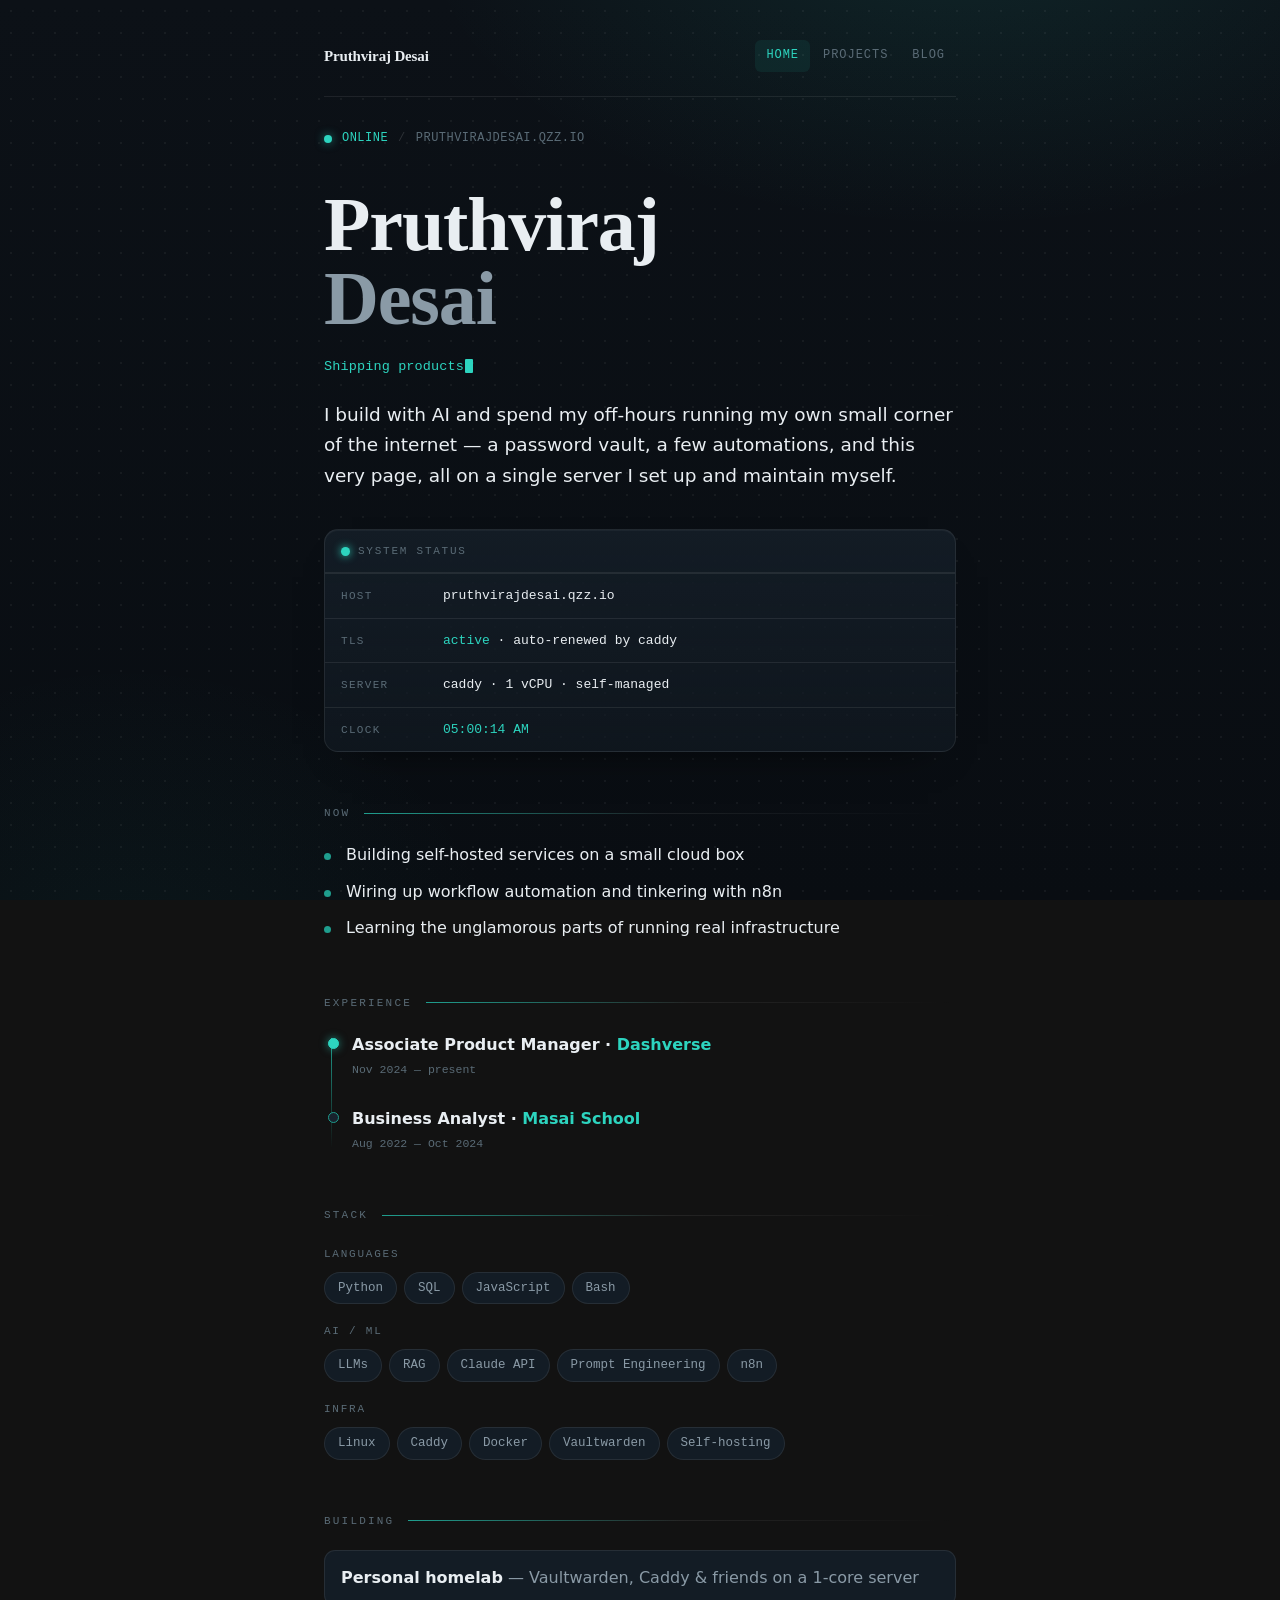
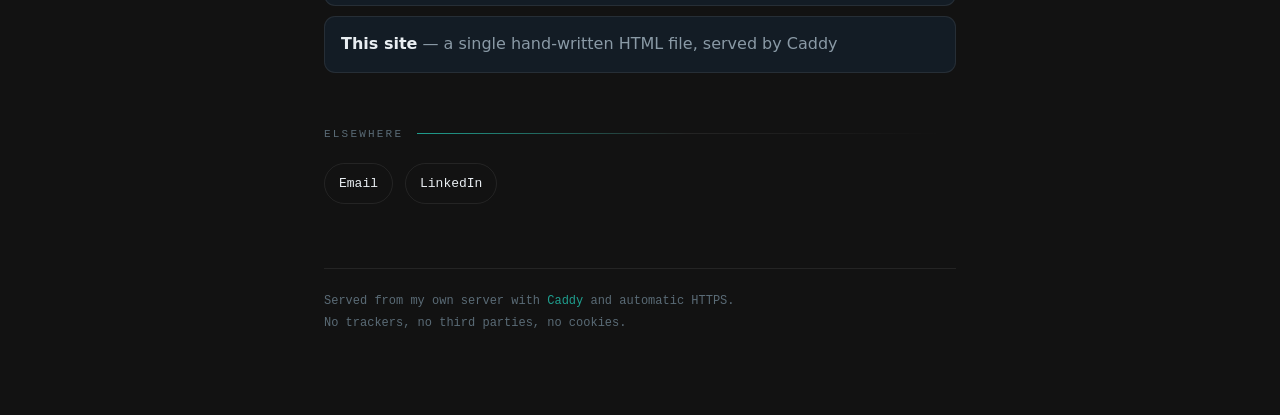
==== index.html @ e8fe879d "initial files" ====
<!doctype html>
<html lang="en">
<head>
<meta charset="utf-8" />
<meta name="viewport" content="width=device-width, initial-scale=1" />
<title>Pruthviraj Desai</title>
<meta name="description" content="Personal site of Pruthviraj Desai — AI engineering and self-hosting." />
<meta name="color-scheme" content="dark" />
<link rel="icon" type="image/svg+xml" href="favicon.svg" />
<link rel="stylesheet" href="style.css" />

<script type="application/ld+json">
{
  "@context": "https://schema.org",
  "@type": "Person",
  "name": "Pruthviraj Desai",
  "url": "https://pruthvirajdesai.qzz.io",
  "email": "pruthviraj10.idesai@gmail.com",
  "jobTitle": "Associate Product Manager",
  "worksFor": {
    "@type": "Organization",
    "name": "Dashverse"
  },
  "sameAs": [
    "https://www.linkedin.com/in/pruthvi1009/"
  ]
}
</script>
</head>
<body>

  <div class="progress" id="progress" aria-hidden="true"></div>

  <main class="wrap">

    <nav class="sitenav reveal">
      <a href="/" class="logo">Pruthviraj Desai</a>
      <div class="nav-links">
        <a href="/" class="active">Home</a>
        <a href="/projects.html">Projects</a>
        <a href="/blog.html">Blog</a>
      </div>
    </nav>

    <!-- top status line -->
    <div class="topbar reveal">
      <span class="dot" aria-hidden="true"></span>
      <span class="online">online</span>
      <span class="sep">/</span>
      <span>pruthvirajdesai.qzz.io</span>
    </div>

    <!-- hero -->
    <header class="hero">
      <h1 class="reveal delay-1">Pruthviraj<br><span class="last">Desai</span></h1>
      <p class="tagline reveal delay-2" aria-label="Shipping products by day · running my own internet by night">
        <span id="tagline-text"></span><span class="cursor" aria-hidden="true"></span>
      </p>
      <p class="intro reveal delay-3">
        I build with AI and spend my off-hours running my own small corner of the
        internet — a password vault, a few automations, and this very page, all on a
        single server I set up and maintain myself.
      </p>
    </header>

    <!-- status card -->
    <section class="panel reveal delay-3" aria-label="Server status">
      <div class="panel-head"><span class="light" aria-hidden="true"></span> system status</div>
      <div class="row"><span class="key">host</span><span class="val">pruthvirajdesai.qzz.io</span></div>
      <div class="row"><span class="key">tls</span><span class="val"><span class="accent">active</span> · auto-renewed by caddy</span></div>
      <div class="row"><span class="key">server</span><span class="val">caddy · 1 vCPU · self-managed</span></div>
      <div class="row"><span class="key">clock</span><span class="val"><span id="clock" class="accent">—</span></span></div>
    </section>

    <!-- NOW -->
    <section class="block">
      <div class="eyebrow reveal">Now</div>
      <ul class="list">
        <li class="reveal delay-1">Building self-hosted services on a small cloud box</li>
        <li class="reveal delay-2">Wiring up workflow automation and tinkering with n8n</li>
        <li class="reveal delay-3">Learning the unglamorous parts of running real infrastructure</li>
      </ul>
    </section>

    <!-- EXPERIENCE -->
    <section class="block">
      <div class="eyebrow reveal">Experience</div>
      <div class="timeline">
        <div class="tl-item reveal delay-1">
          <div class="tl-role">Associate Product Manager · <span class="tl-company">Dashverse</span></div>
          <div class="tl-period">Nov 2024 — present</div>
        </div>
        <div class="tl-item reveal delay-2">
          <div class="tl-role">Business Analyst · <span class="tl-company">Masai School</span></div>
          <div class="tl-period">Aug 2022 — Oct 2024</div>
        </div>
      </div>
    </section>

    <!-- STACK -->
    <section class="block">
      <div class="eyebrow reveal">Stack</div>
      <div class="stack-group reveal delay-1">
        <div class="stack-label">Languages</div>
        <div class="tags">
          <span class="tag">Python</span>
          <span class="tag">SQL</span>
          <span class="tag">JavaScript</span>
          <span class="tag">Bash</span>
        </div>
      </div>
      <div class="stack-group reveal delay-2">
        <div class="stack-label">AI / ML</div>
        <div class="tags">
          <span class="tag">LLMs</span>
          <span class="tag">RAG</span>
          <span class="tag">Claude API</span>
          <span class="tag">Prompt Engineering</span>
          <span class="tag">n8n</span>
        </div>
      </div>
      <div class="stack-group reveal delay-3">
        <div class="stack-label">Infra</div>
        <div class="tags">
          <span class="tag">Linux</span>
          <span class="tag">Caddy</span>
          <span class="tag">Docker</span>
          <span class="tag">Vaultwarden</span>
          <span class="tag">Self-hosting</span>
        </div>
      </div>
    </section>

    <!-- BUILDING -->
    <section class="block">
      <div class="eyebrow reveal">Building</div>
      <div class="item reveal delay-1">
        <span class="name">Personal homelab</span>
        <span class="desc">— Vaultwarden, Caddy &amp; friends on a 1-core server</span>
      </div>
      <div class="item reveal delay-2">
        <span class="name">This site</span>
        <span class="desc">— a single hand-written HTML file, served by Caddy</span>
      </div>
    </section>

    <!-- ELSEWHERE -->
    <section class="block">
      <div class="eyebrow reveal">Elsewhere</div>
      <div class="links reveal delay-1">
        <a href="mailto:pruthviraj10.idesai@gmail.com">Email</a>
        <a href="https://www.linkedin.com/in/pruthvi1009/">LinkedIn</a>
      </div>
    </section>

    <footer class="reveal">
      Served from my own server with <span class="accent">Caddy</span> and automatic HTTPS.<br>
      No trackers, no third parties, no cookies.
    </footer>

  </main>

  <script>
    var prog = document.getElementById('progress');
    function updateProgress() {
      var max = document.documentElement.scrollHeight - window.innerHeight;
      prog.style.width = max > 0 ? (window.scrollY / max * 100) + '%' : '0%';
    }
    window.addEventListener('scroll', updateProgress, { passive: true });

    var io = new IntersectionObserver(function(entries) {
      entries.forEach(function(e) {
        if (e.isIntersecting) {
          e.target.classList.add('visible');
          io.unobserve(e.target);
        }
      });
    }, { threshold: 0.1, rootMargin: '0px 0px -32px 0px' });
    document.querySelectorAll('.reveal').forEach(function(el) { io.observe(el); });

    var TAGLINE = 'Shipping products by day · running my own internet by night';
    var textEl  = document.getElementById('tagline-text');
    var charIdx = 0;
    function typeStep() {
      textEl.textContent = TAGLINE.slice(0, charIdx);
      charIdx++;
      if (charIdx <= TAGLINE.length) {
        setTimeout(typeStep, charIdx === 1 ? 800 : 36 + Math.random() * 20);
      }
    }
    typeStep();

    document.querySelectorAll('.item').forEach(function(card) {
      card.addEventListener('mousemove', function(e) {
        var r = card.getBoundingClientRect();
        card.style.setProperty('--mx', (e.clientX - r.left) + 'px');
        card.style.setProperty('--my', (e.clientY - r.top) + 'px');
      });
    });

    var clockEl = document.getElementById('clock');
    function tick() {
      clockEl.textContent = new Date().toLocaleTimeString([], {
        hour: '2-digit', minute: '2-digit', second: '2-digit'
      });
    }
    tick();
    setInterval(tick, 1000);
  </script>
</body>
</html>
---- style.css ----
:root {
  --bg:        #0c1117;
  --bg-2:      #090d12;
  --surface:   #131c25;
  --surface-2: #18222d;
  --line:      rgba(255,255,255,.08);
  --line-2:    rgba(255,255,255,.14);
  --ink:       #e9eef2;
  --ink-soft:  #8a9aa6;
  --ink-faint: #5a6b76;
  --signal:    #2dd4bf;
  --signal-dim:#1f9e8e;
  --display: "Iowan Old Style", "Charter", "Cambria", Georgia, serif;
  --body: system-ui, -apple-system, "Segoe UI", Roboto, Helvetica, Arial, sans-serif;
  --mono: ui-monospace, "SF Mono", "Cascadia Code", "JetBrains Mono", Menlo, Consolas, monospace;
}

* { box-sizing: border-box; }
html { -webkit-text-size-adjust: 100%; }

body {
  margin: 0;
  min-height: 100vh;
  color: var(--ink);
  font-family: var(--body);
  line-height: 1.65;
  -webkit-font-smoothing: antialiased;
  background:
    radial-gradient(900px 500px at 75% -8%, rgba(45,212,191,.10), transparent 60%),
    radial-gradient(700px 600px at 10% 110%, rgba(45,212,191,.05), transparent 55%),
    linear-gradient(180deg, var(--bg), var(--bg-2));
  background-attachment: fixed;
}

body::before {
  content: "";
  position: fixed; inset: 0;
  background-image: radial-gradient(rgba(255,255,255,.05) 1px, transparent 1px);
  background-size: 22px 22px;
  pointer-events: none;
  z-index: 0;
}

/* ── scroll progress bar ── */
.progress {
  position: fixed;
  top: 0; left: 0;
  height: 2px;
  width: 0%;
  background: linear-gradient(90deg, var(--signal-dim), var(--signal));
  box-shadow: 0 0 12px var(--signal), 0 0 24px rgba(45,212,191,.35);
  z-index: 1000;
  transition: width 80ms linear;
}

.wrap {
  position: relative;
  z-index: 1;
  max-width: 680px;
  margin: 0 auto;
  padding: 40px 24px 80px;
}

/* ── nav ── */
.sitenav {
  display: flex;
  align-items: center;
  justify-content: space-between;
  padding-bottom: 24px;
  margin-bottom: 8px;
  border-bottom: 1px solid var(--line);
}
.sitenav .logo {
  font-family: var(--display);
  font-weight: 600;
  font-size: 15px;
  color: var(--ink);
  text-decoration: none;
  letter-spacing: -.01em;
  transition: color .2s ease;
}
.sitenav .logo:hover { color: var(--signal); }
.nav-links { display: flex; gap: 2px; }
.nav-links a {
  font-family: var(--mono);
  font-size: 12px;
  letter-spacing: .08em;
  text-transform: uppercase;
  color: var(--ink-faint);
  text-decoration: none;
  padding: 6px 11px;
  border-radius: 6px;
  transition: color .2s ease, background .2s ease;
}
.nav-links a:hover { color: var(--ink); background: rgba(255,255,255,.05); }
.nav-links a.active { color: var(--signal); background: rgba(45,212,191,.08); }

/* ── breadcrumb ── */
.breadcrumb {
  display: flex;
  align-items: center;
  gap: 7px;
  font-family: var(--mono);
  font-size: 11.5px;
  color: var(--ink-faint);
  margin-top: 28px;
  margin-bottom: 36px;
}
.breadcrumb a { color: var(--ink-faint); text-decoration: none; transition: color .2s ease; }
.breadcrumb a:hover { color: var(--signal); }
.breadcrumb .sep { color: var(--line-2); }
.breadcrumb .current { color: var(--ink-soft); }

/* ── reveal on scroll ── */
.reveal {
  opacity: 0;
  transform: translateY(20px) scale(.99);
  transition:
    opacity  .65s cubic-bezier(.2,.7,.2,1),
    transform .65s cubic-bezier(.2,.7,.2,1);
}
.reveal.visible { opacity: 1; transform: none; }
.delay-1 { transition-delay: .07s; }
.delay-2 { transition-delay: .15s; }
.delay-3 { transition-delay: .23s; }
.delay-4 { transition-delay: .31s; }
.delay-5 { transition-delay: .39s; }

/* ── top status line ── */
.topbar {
  display: flex;
  align-items: center;
  gap: 10px;
  font-family: var(--mono);
  font-size: 12px;
  letter-spacing: .04em;
  color: var(--ink-faint);
  text-transform: uppercase;
  margin-top: 32px;
}
.dot {
  width: 8px; height: 8px; border-radius: 50%;
  background: var(--signal);
  box-shadow: 0 0 0 0 rgba(45,212,191,.5), 0 0 10px rgba(45,212,191,.6);
  animation: pulse 2.6s ease-out infinite;
  flex: none;
}
.topbar .online { color: var(--signal); }
.topbar .sep { color: var(--line-2); }

@keyframes pulse {
  0%   { box-shadow: 0 0 0 0 rgba(45,212,191,.5), 0 0 10px rgba(45,212,191,.6); }
  70%  { box-shadow: 0 0 0 8px rgba(45,212,191,0), 0 0 10px rgba(45,212,191,.6); }
  100% { box-shadow: 0 0 0 0 rgba(45,212,191,0), 0 0 10px rgba(45,212,191,.6); }
}

/* ── hero ── */
.hero { margin-top: 38px; }
h1 {
  font-family: var(--display);
  font-weight: 600;
  font-size: clamp(46px, 11vw, 76px);
  line-height: .98;
  letter-spacing: -.015em;
  margin: 0;
}
h1 .last { color: var(--ink-soft); }

.tagline {
  font-family: var(--mono);
  font-size: 13.5px;
  color: var(--signal);
  letter-spacing: .01em;
  margin: 20px 0 0;
  min-height: 1.4em;
}
.tagline .cursor {
  display: inline-block;
  width: 8px; height: 1.1em;
  background: var(--signal);
  vertical-align: middle;
  margin-left: 1px;
  border-radius: 1px;
  animation: blink 1.1s step-end infinite;
}
@keyframes blink { 0%,100% { opacity: 1; } 50% { opacity: 0; } }

.intro {
  font-size: 18.5px;
  color: var(--ink);
  margin: 22px 0 0;
  max-width: 54ch;
}

/* ── page hero (inner pages) ── */
.page-hero { margin-top: 8px; margin-bottom: 36px; }
.page-hero h1 {
  font-size: clamp(32px, 8vw, 52px);
  margin-bottom: 8px;
}
.page-hero .sub {
  font-size: 16px;
  color: var(--ink-soft);
  margin: 0;
}

/* ── status panel ── */
.panel {
  margin-top: 38px;
  border: 1px solid var(--line);
  border-radius: 14px;
  background: linear-gradient(180deg, var(--surface), rgba(19,28,37,.6));
  box-shadow: 0 1px 0 rgba(255,255,255,.04) inset, 0 20px 40px -28px rgba(0,0,0,.8);
  overflow: hidden;
  transition: border-color .3s ease, box-shadow .3s ease;
}
.panel:hover {
  border-color: rgba(45,212,191,.2);
  box-shadow:
    0 1px 0 rgba(255,255,255,.04) inset,
    0 20px 60px -20px rgba(0,0,0,.9),
    0 0 0 1px rgba(45,212,191,.1);
}
.panel-head {
  display: flex; align-items: center; gap: 8px;
  padding: 12px 16px;
  border-bottom: 1px solid var(--line);
  font-family: var(--mono);
  font-size: 11px;
  letter-spacing: .16em;
  text-transform: uppercase;
  color: var(--ink-faint);
}
.panel-head .light {
  width: 9px; height: 9px; border-radius: 50%;
  background: var(--signal);
  box-shadow: 0 0 8px var(--signal);
}
.row {
  display: flex; align-items: baseline; gap: 14px;
  padding: 11px 16px;
  font-family: var(--mono);
  font-size: 13px;
  border-top: 1px solid var(--line);
  transition: background .18s ease;
}
.row:hover { background: rgba(45,212,191,.04); }
.row:first-of-type { border-top: 0; }
.row .key {
  color: var(--ink-faint);
  letter-spacing: .12em;
  text-transform: uppercase;
  font-size: 11px;
  width: 88px; flex: none;
}
.row .val { color: var(--ink); }
.row .val .accent { color: var(--signal); }

/* ── sections ── */
.block { margin-top: 52px; }
.eyebrow {
  display: flex; align-items: center; gap: 14px;
  font-family: var(--mono);
  font-size: 11px;
  text-transform: uppercase;
  letter-spacing: .2em;
  color: var(--ink-faint);
  margin-bottom: 20px;
}
.eyebrow::after {
  content: ""; flex: 1; height: 1px;
  background: linear-gradient(to right, var(--signal-dim), var(--line), transparent);
  transform: scaleX(0);
  transform-origin: left;
  transition: transform .9s cubic-bezier(.2,.7,.2,1) .2s;
}
.eyebrow.visible::after { transform: scaleX(1); }

ul.list { list-style: none; margin: 0; padding: 0; }
ul.list li {
  position: relative;
  padding-left: 22px;
  margin-bottom: 10px;
  color: var(--ink);
}
ul.list li::before {
  content: "";
  position: absolute; left: 0; top: .68em;
  width: 7px; height: 7px; border-radius: 50%;
  background: var(--signal-dim);
  transition: background .2s ease, box-shadow .2s ease;
}
ul.list li:hover::before {
  background: var(--signal);
  box-shadow: 0 0 8px var(--signal);
}

/* ── item cards with mouse-spotlight ── */
.item {
  position: relative;
  display: block;
  padding: 14px 16px;
  margin-bottom: 10px;
  border: 1px solid var(--line);
  border-radius: 11px;
  background: var(--surface);
  overflow: hidden;
  transition: transform .2s ease, border-color .2s ease, background .2s ease, box-shadow .2s ease;
}
.item::after {
  content: '';
  position: absolute; inset: 0;
  border-radius: inherit;
  background: radial-gradient(
    260px circle at var(--mx, 50%) var(--my, 50%),
    rgba(45,212,191,.1), transparent 65%
  );
  opacity: 0;
  transition: opacity .3s ease;
  pointer-events: none;
}
.item:hover {
  transform: translateY(-3px);
  border-color: rgba(45,212,191,.22);
  background: var(--surface-2);
  box-shadow: 0 10px 32px -10px rgba(0,0,0,.7), 0 0 0 1px rgba(45,212,191,.07);
}
.item:hover::after { opacity: 1; }
.item .name { font-weight: 600; }
.item .desc { color: var(--ink-soft); }

/* ── project cards (detailed) ── */
.project-card {
  position: relative;
  padding: 20px 22px;
  margin-bottom: 14px;
  border: 1px solid var(--line);
  border-radius: 13px;
  background: var(--surface);
  overflow: hidden;
  transition: transform .2s ease, border-color .2s ease, background .2s ease, box-shadow .2s ease;
}
.project-card::after {
  content: '';
  position: absolute; inset: 0;
  border-radius: inherit;
  background: radial-gradient(
    300px circle at var(--mx, 50%) var(--my, 50%),
    rgba(45,212,191,.09), transparent 65%
  );
  opacity: 0;
  transition: opacity .3s ease;
  pointer-events: none;
}
.project-card:hover {
  transform: translateY(-3px);
  border-color: rgba(45,212,191,.22);
  background: var(--surface-2);
  box-shadow: 0 12px 36px -10px rgba(0,0,0,.7);
}
.project-card:hover::after { opacity: 1; }
.project-name { font-weight: 700; font-size: 18px; margin-bottom: 8px; }
.project-desc { color: var(--ink-soft); font-size: 15px; line-height: 1.65; margin-bottom: 14px; }
.project-tags { display: flex; flex-wrap: wrap; gap: 6px; }
.project-tag {
  font-family: var(--mono);
  font-size: 11.5px;
  padding: 3px 10px;
  border-radius: 999px;
  border: 1px solid var(--line);
  color: var(--ink-faint);
  background: rgba(255,255,255,.03);
}

/* ── blog post list ── */
.post-list { list-style: none; margin: 0; padding: 0; }
.post-item {
  position: relative;
  padding: 18px 20px;
  margin-bottom: 10px;
  border: 1px solid var(--line);
  border-radius: 11px;
  background: var(--surface);
  overflow: hidden;
  transition: transform .2s ease, border-color .2s ease, background .2s ease, box-shadow .2s ease;
}
.post-item::after {
  content: '';
  position: absolute; inset: 0;
  border-radius: inherit;
  background: radial-gradient(
    260px circle at var(--mx, 50%) var(--my, 50%),
    rgba(45,212,191,.08), transparent 65%
  );
  opacity: 0;
  transition: opacity .3s ease;
  pointer-events: none;
}
.post-item:hover {
  transform: translateY(-2px);
  border-color: rgba(45,212,191,.2);
  background: var(--surface-2);
  box-shadow: 0 8px 28px -10px rgba(0,0,0,.7);
}
.post-item:hover::after { opacity: 1; }
.post-date { font-family: var(--mono); font-size: 11px; color: var(--ink-faint); letter-spacing: .08em; margin-bottom: 6px; }
.post-title { font-weight: 600; font-size: 17px; color: var(--ink); margin-bottom: 6px; }
.post-excerpt { color: var(--ink-soft); font-size: 14.5px; line-height: 1.6; }
.post-tags { margin-top: 10px; display: flex; flex-wrap: wrap; gap: 5px; }
.post-tag {
  display: inline-block;
  font-family: var(--mono);
  font-size: 11px;
  padding: 2px 9px;
  border-radius: 999px;
  border: 1px solid var(--line);
  color: var(--signal-dim);
}

/* ── links ── */
.links { display: flex; flex-wrap: wrap; gap: 10px 12px; }
.links a {
  font-family: var(--mono);
  font-size: 13px;
  color: var(--ink);
  text-decoration: none;
  padding: 9px 14px;
  border: 1px solid var(--line);
  border-radius: 999px;
  transition: border-color .2s ease, color .2s ease, background .2s ease, transform .2s ease, box-shadow .2s ease;
}
.links a:hover {
  color: var(--signal);
  border-color: var(--signal-dim);
  background: rgba(45,212,191,.07);
  transform: translateY(-2px);
  box-shadow: 0 6px 18px -6px rgba(45,212,191,.3);
}
a:focus-visible { outline: 2px solid var(--signal); outline-offset: 3px; border-radius: 6px; }

/* ── timeline ── */
.timeline { position: relative; padding-left: 28px; }
.timeline::before {
  content: '';
  position: absolute; left: 7px; top: 6px; bottom: 6px;
  width: 1px;
  background: linear-gradient(to bottom, var(--signal-dim), transparent);
}
.tl-item { position: relative; margin-bottom: 26px; }
.tl-item:last-child { margin-bottom: 0; }
.tl-item::before {
  content: '';
  position: absolute; left: -24px; top: 6px;
  width: 9px; height: 9px; border-radius: 50%;
  background: var(--surface-2);
  border: 1.5px solid var(--signal-dim);
  transition: background .2s, box-shadow .2s;
}
.tl-item:first-child::before {
  background: var(--signal);
  border-color: var(--signal);
  box-shadow: 0 0 8px rgba(45,212,191,.6);
}
.tl-item:hover::before { background: var(--signal-dim); }
.tl-role { font-weight: 600; color: var(--ink); font-size: 16px; }
.tl-company { color: var(--signal); }
.tl-period { font-family: var(--mono); font-size: 11.5px; color: var(--ink-faint); margin-top: 3px; }
.tl-desc { color: var(--ink-soft); font-size: 15px; margin-top: 5px; }

/* ── skills / stack ── */
.stack-group { margin-bottom: 18px; }
.stack-group:last-child { margin-bottom: 0; }
.stack-label { font-family: var(--mono); font-size: 11px; color: var(--ink-faint); letter-spacing: .16em; text-transform: uppercase; margin-bottom: 9px; }
.tags { display: flex; flex-wrap: wrap; gap: 7px; }
.tag {
  font-family: var(--mono); font-size: 12.5px;
  padding: 5px 13px;
  border: 1px solid var(--line);
  border-radius: 999px;
  color: var(--ink-soft);
  background: var(--surface);
  transition: border-color .2s ease, color .2s ease, background .2s ease;
  cursor: default;
}
.tag:hover { border-color: var(--signal-dim); color: var(--signal); background: rgba(45,212,191,.06); }

/* ── footer ── */
footer {
  margin-top: 64px; padding-top: 22px;
  border-top: 1px solid var(--line);
  font-family: var(--mono);
  font-size: 12px;
  color: var(--ink-faint);
  line-height: 1.8;
}
footer .accent { color: var(--signal-dim); }

/* ── post-item as anchor ── */
a.post-item {
  display: block;
  text-decoration: none;
  color: inherit;
  cursor: pointer;
}

/* ── article pages ── */
.article-header { margin-top: 8px; margin-bottom: 36px; }
.article-header h1 { font-size: clamp(28px, 7vw, 46px); margin: 10px 0 0; line-height: 1.1; }
.article-meta {
  display: flex; flex-wrap: wrap; align-items: center; gap: 8px;
  font-family: var(--mono); font-size: 12px; color: var(--ink-faint);
}
.article-meta .sep { color: var(--line-2); }
.article-body {
  font-size: 17px;
  line-height: 1.82;
  color: var(--ink);
}
.article-body p { margin: 0 0 1.4em; }
.article-body h2 {
  font-family: var(--display);
  font-size: 1.45em; font-weight: 600;
  letter-spacing: -.01em;
  margin: 2.2em 0 .65em;
  color: var(--ink);
}
.article-body h3 { font-size: 1.1em; font-weight: 600; margin: 1.8em 0 .5em; }
.article-body ul, .article-body ol { padding-left: 1.5em; margin: 0 0 1.4em; }
.article-body li { margin-bottom: .45em; }
.article-body code {
  font-family: var(--mono); font-size: .84em;
  background: var(--surface); border: 1px solid var(--line);
  padding: 2px 7px; border-radius: 5px; color: var(--signal);
}
.article-body pre {
  background: var(--surface); border: 1px solid var(--line);
  border-radius: 11px; padding: 16px 20px;
  overflow-x: auto; margin: 1.6em 0;
}
.article-body pre code {
  background: none; border: none; padding: 0;
  font-size: .88em; color: var(--ink-soft);
}
.article-body blockquote {
  margin: 1.6em 0; padding: 12px 20px;
  border-left: 3px solid var(--signal-dim);
  background: rgba(45,212,191,.04);
  border-radius: 0 8px 8px 0;
  color: var(--ink-soft);
}
.article-body a { color: var(--signal); text-underline-offset: 3px; }
.article-body a:hover { color: var(--ink); }
.article-body hr { border: none; border-top: 1px solid var(--line); margin: 2.5em 0; }
.back-link {
  display: inline-flex; align-items: center; gap: 6px;
  font-family: var(--mono); font-size: 12.5px;
  color: var(--ink-faint); text-decoration: none;
  margin-top: 52px; padding: 8px 16px;
  border: 1px solid var(--line); border-radius: 8px;
  transition: color .2s ease, border-color .2s ease, background .2s ease;
}
.back-link:hover {
  color: var(--signal);
  border-color: var(--signal-dim);
  background: rgba(45,212,191,.06);
}

/* ── reduced motion ── */
@media (prefers-reduced-motion: reduce) {
  .dot, .tagline .cursor { animation: none; }
  .reveal { opacity: 1; transform: none; transition: none; }
  .eyebrow::after { transform: scaleX(1); transition: none; }
  .item, .links a, .panel, .row, .post-item, .project-card { transition: none; }
}
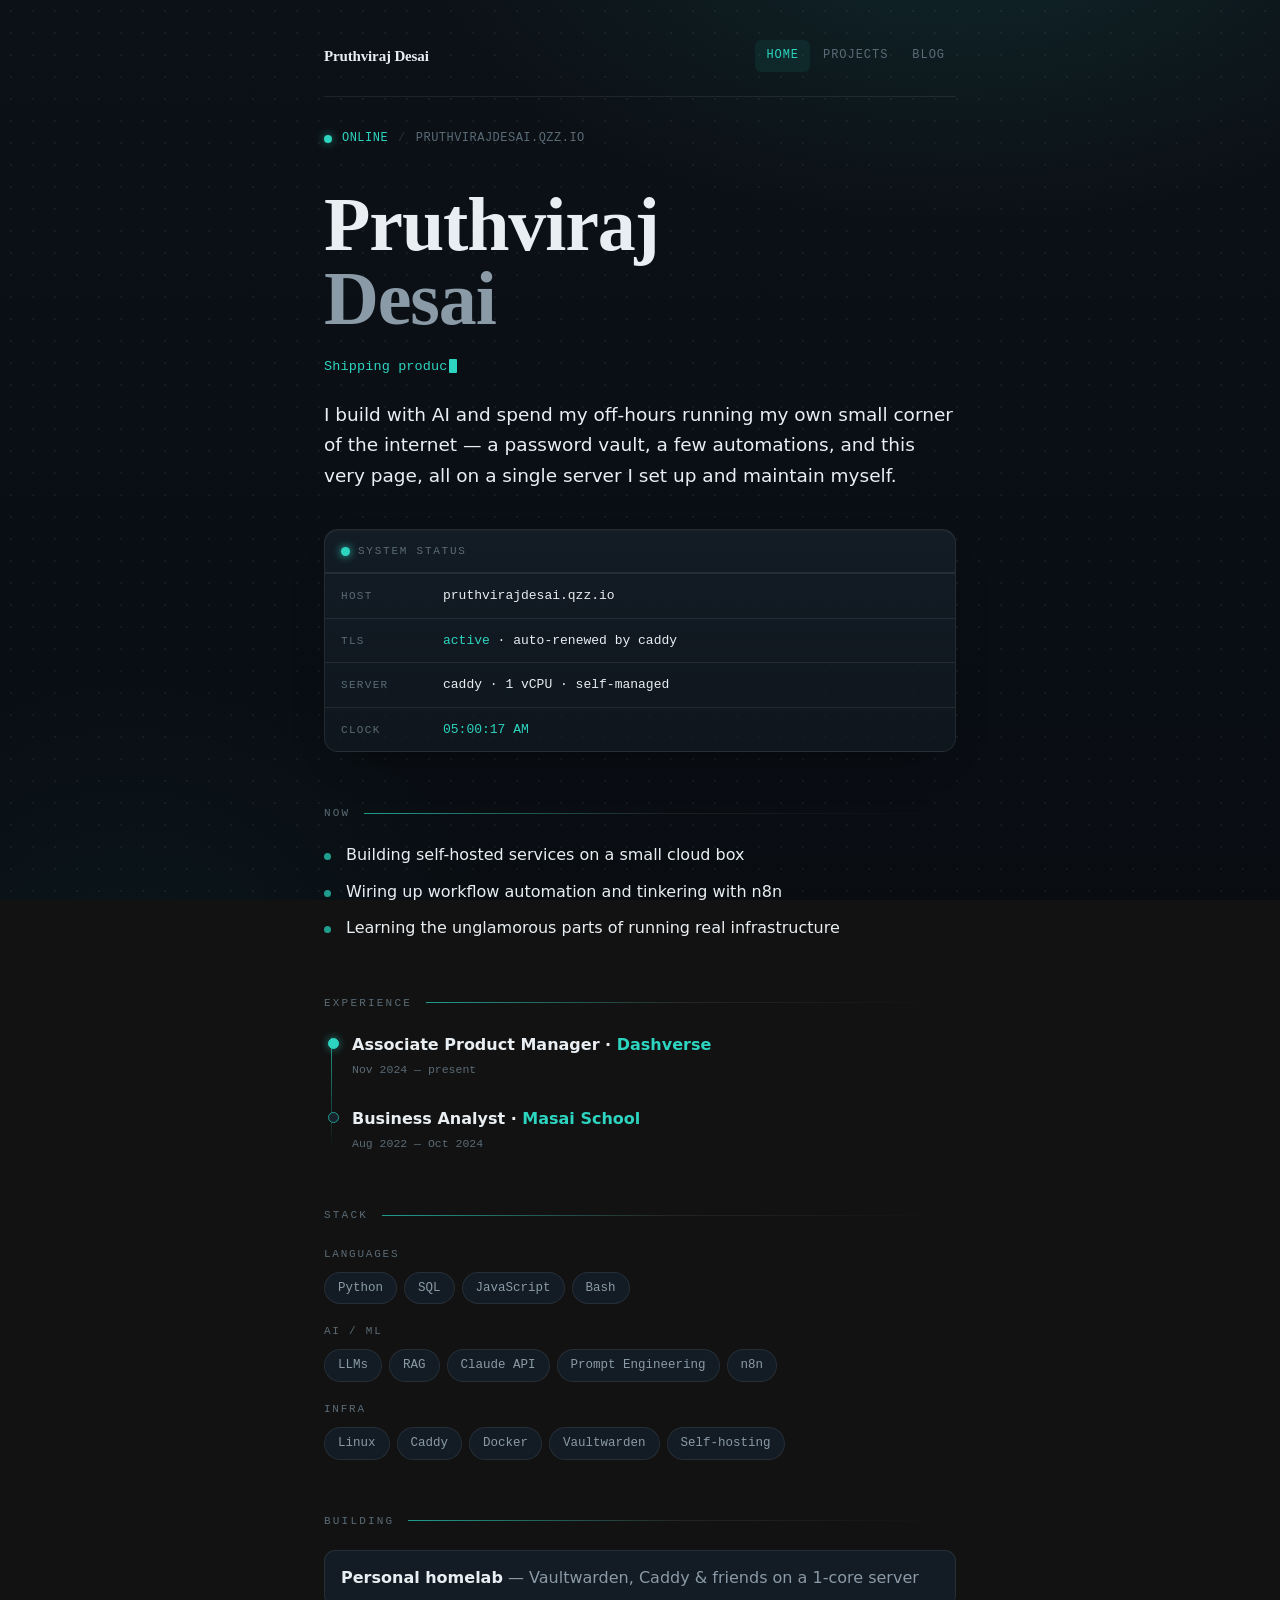
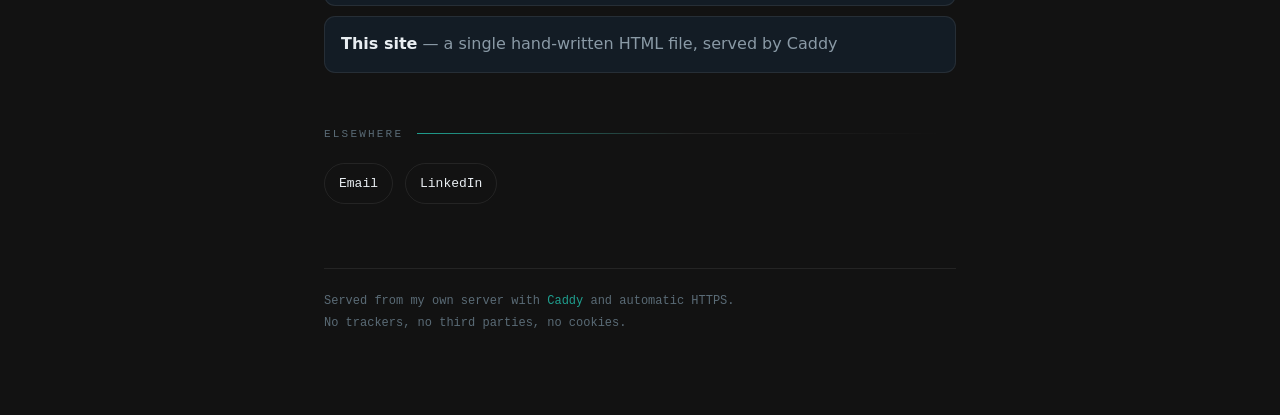
==== commit f8b6ea0d: "add OG/Twitter meta tags and extract shared JS to script.js Adds social preview metadata (Open Graph" ====
--- a/index.html
+++ b/index.html
@@ -6,6 +6,17 @@
 <title>Pruthviraj Desai</title>
 <meta name="description" content="Personal site of Pruthviraj Desai — AI engineering and self-hosting." />
 <meta name="color-scheme" content="dark" />
+<link rel="canonical" href="https://pruthvirajdesai.qzz.io/" />
+
+<meta property="og:type" content="website" />
+<meta property="og:title" content="Pruthviraj Desai" />
+<meta property="og:description" content="Personal site of Pruthviraj Desai — AI engineering and self-hosting." />
+<meta property="og:url" content="https://pruthvirajdesai.qzz.io/" />
+<meta property="og:site_name" content="Pruthviraj Desai" />
+<meta name="twitter:card" content="summary" />
+<meta name="twitter:title" content="Pruthviraj Desai" />
+<meta name="twitter:description" content="Personal site of Pruthviraj Desai — AI engineering and self-hosting." />
+
 <link rel="icon" type="image/svg+xml" href="favicon.svg" />
 <link rel="stylesheet" href="style.css" />
 
@@ -160,24 +171,8 @@
 
   </main>
 
+  <script src="/script.js"></script>
   <script>
-    var prog = document.getElementById('progress');
-    function updateProgress() {
-      var max = document.documentElement.scrollHeight - window.innerHeight;
-      prog.style.width = max > 0 ? (window.scrollY / max * 100) + '%' : '0%';
-    }
-    window.addEventListener('scroll', updateProgress, { passive: true });
-
-    var io = new IntersectionObserver(function(entries) {
-      entries.forEach(function(e) {
-        if (e.isIntersecting) {
-          e.target.classList.add('visible');
-          io.unobserve(e.target);
-        }
-      });
-    }, { threshold: 0.1, rootMargin: '0px 0px -32px 0px' });
-    document.querySelectorAll('.reveal').forEach(function(el) { io.observe(el); });
-
     var TAGLINE = 'Shipping products by day · running my own internet by night';
     var textEl  = document.getElementById('tagline-text');
     var charIdx = 0;
@@ -190,14 +185,6 @@
     }
     typeStep();
 
-    document.querySelectorAll('.item').forEach(function(card) {
-      card.addEventListener('mousemove', function(e) {
-        var r = card.getBoundingClientRect();
-        card.style.setProperty('--mx', (e.clientX - r.left) + 'px');
-        card.style.setProperty('--my', (e.clientY - r.top) + 'px');
-      });
-    });
-
     var clockEl = document.getElementById('clock');
     function tick() {
       clockEl.textContent = new Date().toLocaleTimeString([], {
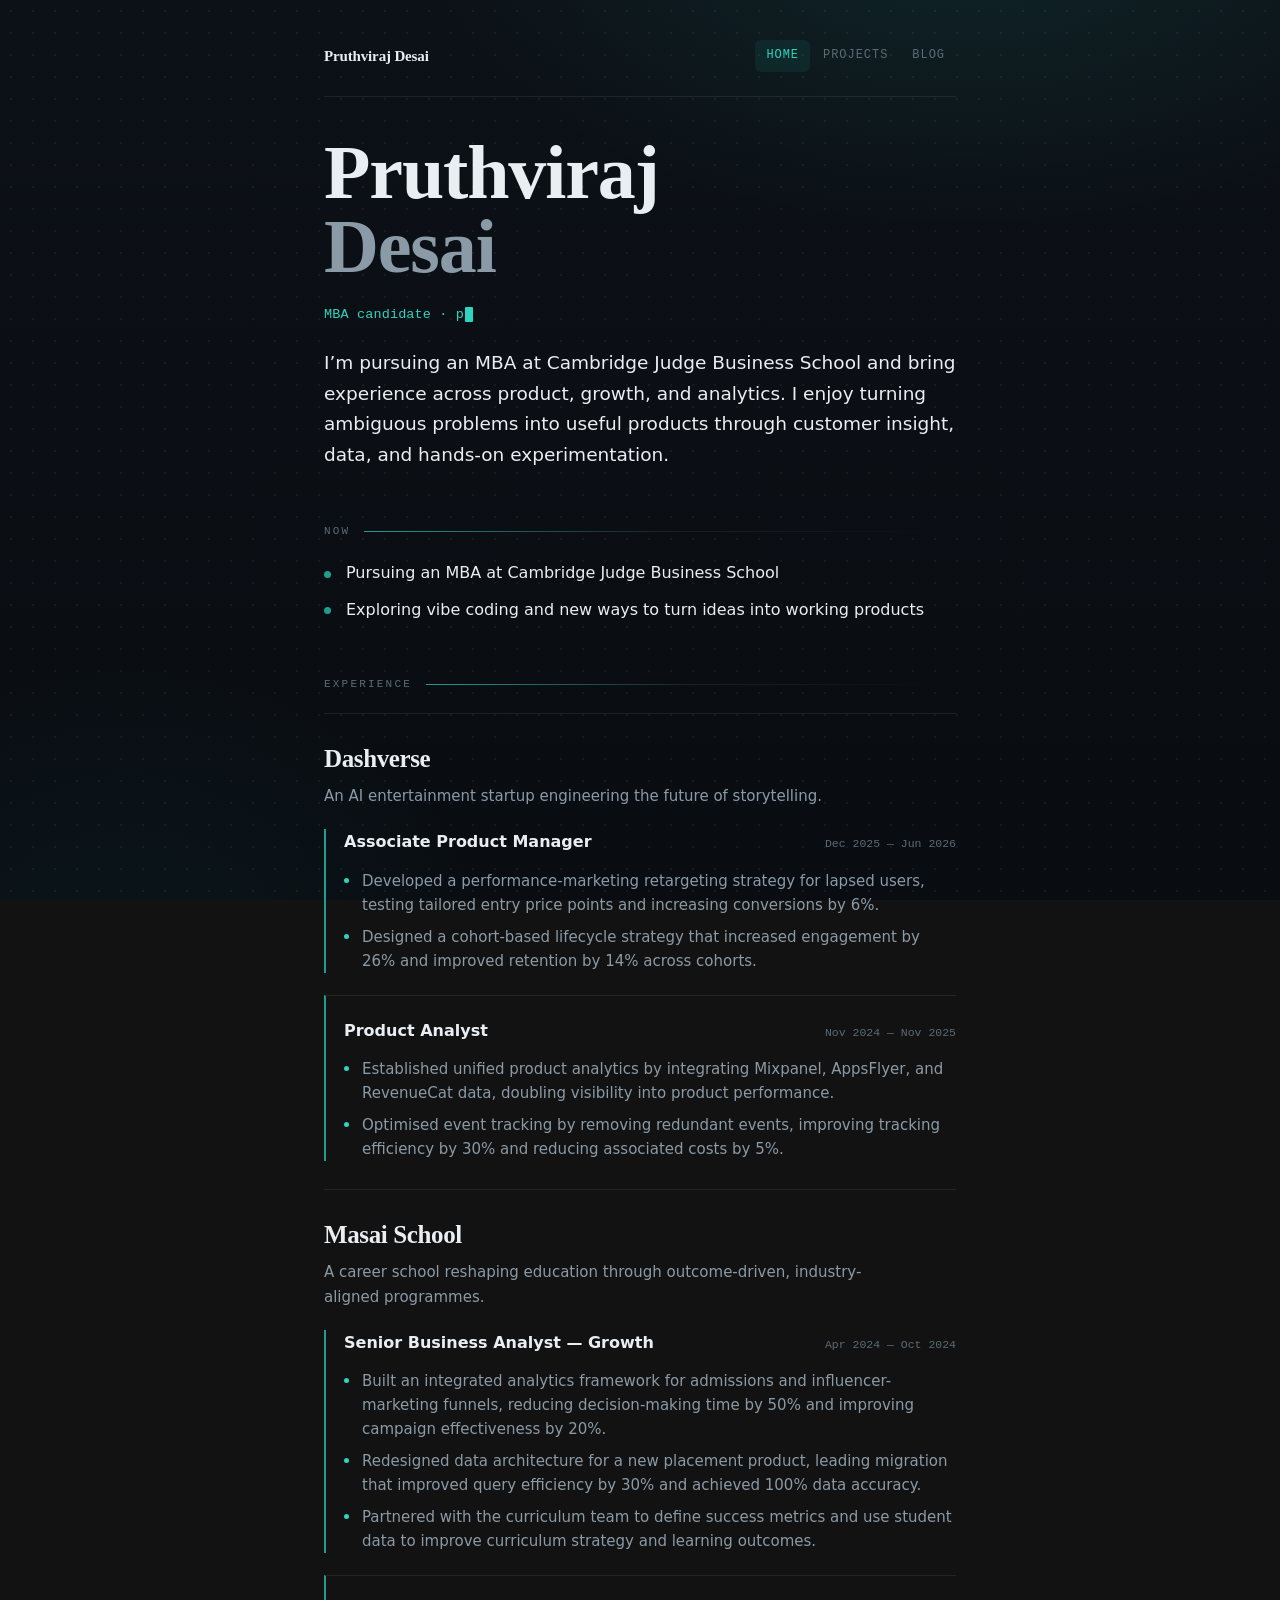
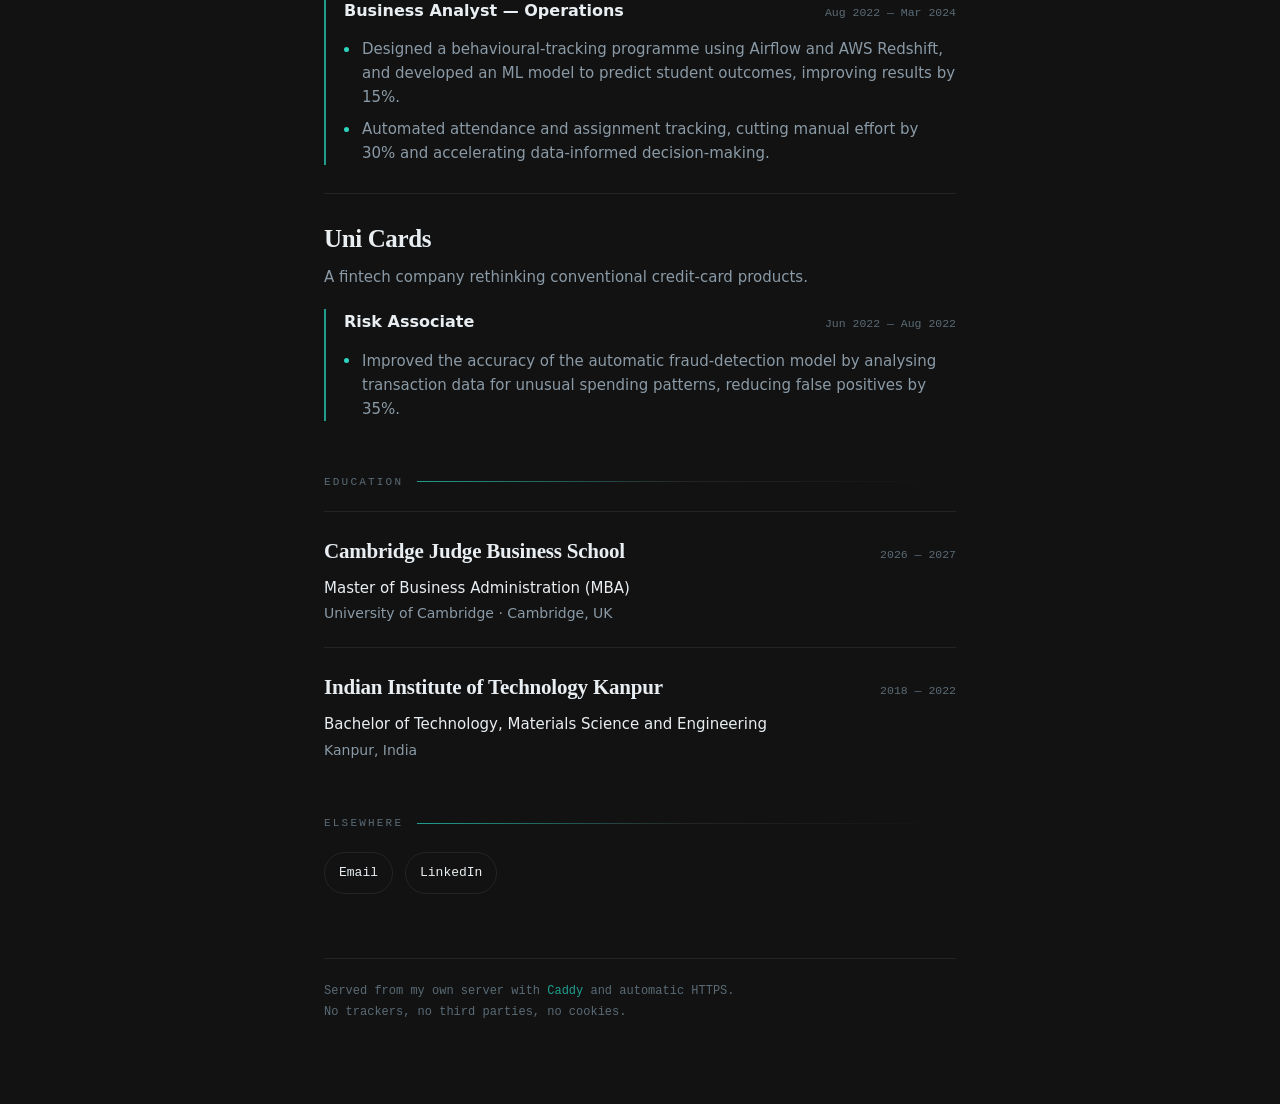
==== commit 97b70a54: "Refine homepage professional profile" ====
--- a/index.html
+++ b/index.html
@@ -4,18 +4,18 @@
 <meta charset="utf-8" />
 <meta name="viewport" content="width=device-width, initial-scale=1" />
 <title>Pruthviraj Desai</title>
-<meta name="description" content="Personal site of Pruthviraj Desai — AI engineering and self-hosting." />
+<meta name="description" content="Pruthviraj Desai — MBA candidate at Cambridge Judge Business School with experience in product, growth, and analytics." />
 <meta name="color-scheme" content="dark" />
 <link rel="canonical" href="https://pruthvirajdesai.qzz.io/" />
 
 <meta property="og:type" content="website" />
 <meta property="og:title" content="Pruthviraj Desai" />
-<meta property="og:description" content="Personal site of Pruthviraj Desai — AI engineering and self-hosting." />
+<meta property="og:description" content="MBA candidate at Cambridge Judge Business School with experience in product, growth, and analytics." />
 <meta property="og:url" content="https://pruthvirajdesai.qzz.io/" />
 <meta property="og:site_name" content="Pruthviraj Desai" />
 <meta name="twitter:card" content="summary" />
 <meta name="twitter:title" content="Pruthviraj Desai" />
-<meta name="twitter:description" content="Personal site of Pruthviraj Desai — AI engineering and self-hosting." />
+<meta name="twitter:description" content="MBA candidate at Cambridge Judge Business School with experience in product, growth, and analytics." />
 
 <link rel="icon" type="image/svg+xml" href="favicon.svg" />
 <link rel="stylesheet" href="style.css" />
@@ -53,105 +53,124 @@
       </div>
     </nav>
 
-    <!-- top status line -->
-    <div class="topbar reveal">
-      <span class="dot" aria-hidden="true"></span>
-      <span class="online">online</span>
-      <span class="sep">/</span>
-      <span>pruthvirajdesai.qzz.io</span>
-    </div>
-
     <!-- hero -->
     <header class="hero">
       <h1 class="reveal delay-1">Pruthviraj<br><span class="last">Desai</span></h1>
-      <p class="tagline reveal delay-2" aria-label="Shipping products by day · running my own internet by night">
+      <p class="tagline reveal delay-2" aria-label="MBA candidate · product, data and AI">
         <span id="tagline-text"></span><span class="cursor" aria-hidden="true"></span>
       </p>
       <p class="intro reveal delay-3">
-        I build with AI and spend my off-hours running my own small corner of the
-        internet — a password vault, a few automations, and this very page, all on a
-        single server I set up and maintain myself.
+        I’m pursuing an MBA at Cambridge Judge Business School and bring experience
+        across product, growth, and analytics. I enjoy turning ambiguous problems into
+        useful products through customer insight, data, and hands-on experimentation.
       </p>
     </header>
 
-    <!-- status card -->
-    <section class="panel reveal delay-3" aria-label="Server status">
-      <div class="panel-head"><span class="light" aria-hidden="true"></span> system status</div>
-      <div class="row"><span class="key">host</span><span class="val">pruthvirajdesai.qzz.io</span></div>
-      <div class="row"><span class="key">tls</span><span class="val"><span class="accent">active</span> · auto-renewed by caddy</span></div>
-      <div class="row"><span class="key">server</span><span class="val">caddy · 1 vCPU · self-managed</span></div>
-      <div class="row"><span class="key">clock</span><span class="val"><span id="clock" class="accent">—</span></span></div>
-    </section>
-
     <!-- NOW -->
     <section class="block">
       <div class="eyebrow reveal">Now</div>
       <ul class="list">
-        <li class="reveal delay-1">Building self-hosted services on a small cloud box</li>
-        <li class="reveal delay-2">Wiring up workflow automation and tinkering with n8n</li>
-        <li class="reveal delay-3">Learning the unglamorous parts of running real infrastructure</li>
+        <li class="reveal delay-1">Pursuing an MBA at Cambridge Judge Business School</li>
+        <li class="reveal delay-2">Exploring vibe coding and new ways to turn ideas into working products</li>
       </ul>
     </section>
 
     <!-- EXPERIENCE -->
     <section class="block">
       <div class="eyebrow reveal">Experience</div>
-      <div class="timeline">
-        <div class="tl-item reveal delay-1">
-          <div class="tl-role">Associate Product Manager · <span class="tl-company">Dashverse</span></div>
-          <div class="tl-period">Nov 2024 — present</div>
-        </div>
-        <div class="tl-item reveal delay-2">
-          <div class="tl-role">Business Analyst · <span class="tl-company">Masai School</span></div>
-          <div class="tl-period">Aug 2022 — Oct 2024</div>
-        </div>
-      </div>
-    </section>
-
-    <!-- STACK -->
-    <section class="block">
-      <div class="eyebrow reveal">Stack</div>
-      <div class="stack-group reveal delay-1">
-        <div class="stack-label">Languages</div>
-        <div class="tags">
-          <span class="tag">Python</span>
-          <span class="tag">SQL</span>
-          <span class="tag">JavaScript</span>
-          <span class="tag">Bash</span>
-        </div>
-      </div>
-      <div class="stack-group reveal delay-2">
-        <div class="stack-label">AI / ML</div>
-        <div class="tags">
-          <span class="tag">LLMs</span>
-          <span class="tag">RAG</span>
-          <span class="tag">Claude API</span>
-          <span class="tag">Prompt Engineering</span>
-          <span class="tag">n8n</span>
-        </div>
-      </div>
-      <div class="stack-group reveal delay-3">
-        <div class="stack-label">Infra</div>
-        <div class="tags">
-          <span class="tag">Linux</span>
-          <span class="tag">Caddy</span>
-          <span class="tag">Docker</span>
-          <span class="tag">Vaultwarden</span>
-          <span class="tag">Self-hosting</span>
-        </div>
-      </div>
-    </section>
-
-    <!-- BUILDING -->
-    <section class="block">
-      <div class="eyebrow reveal">Building</div>
-      <div class="item reveal delay-1">
-        <span class="name">Personal homelab</span>
-        <span class="desc">— Vaultwarden, Caddy &amp; friends on a 1-core server</span>
-      </div>
-      <div class="item reveal delay-2">
-        <span class="name">This site</span>
-        <span class="desc">— a single hand-written HTML file, served by Caddy</span>
+
+      <article class="company-block reveal delay-1">
+        <header class="company-header">
+          <h2 class="company-name">Dashverse</h2>
+          <p class="company-description">An AI entertainment startup engineering the future of storytelling.</p>
+        </header>
+        <section class="role-entry">
+          <div class="role-meta">
+            <h3 class="role-title">Associate Product Manager</h3>
+            <p class="role-period">Dec 2025 — Jun 2026</p>
+          </div>
+          <ul class="role-highlights">
+            <li>Developed a performance-marketing retargeting strategy for lapsed users, testing tailored entry price points and increasing conversions by 6%.</li>
+            <li>Designed a cohort-based lifecycle strategy that increased engagement by 26% and improved retention by 14% across cohorts.</li>
+          </ul>
+        </section>
+        <section class="role-entry">
+          <div class="role-meta">
+            <h3 class="role-title">Product Analyst</h3>
+            <p class="role-period">Nov 2024 — Nov 2025</p>
+          </div>
+          <ul class="role-highlights">
+            <li>Established unified product analytics by integrating Mixpanel, AppsFlyer, and RevenueCat data, doubling visibility into product performance.</li>
+            <li>Optimised event tracking by removing redundant events, improving tracking efficiency by 30% and reducing associated costs by 5%.</li>
+          </ul>
+        </section>
+      </article>
+
+      <article class="company-block reveal delay-2">
+        <header class="company-header">
+          <h2 class="company-name">Masai School</h2>
+          <p class="company-description">A career school reshaping education through outcome-driven, industry-aligned programmes.</p>
+        </header>
+        <section class="role-entry">
+          <div class="role-meta">
+            <h3 class="role-title">Senior Business Analyst — Growth</h3>
+            <p class="role-period">Apr 2024 — Oct 2024</p>
+          </div>
+          <ul class="role-highlights">
+            <li>Built an integrated analytics framework for admissions and influencer-marketing funnels, reducing decision-making time by 50% and improving campaign effectiveness by 20%.</li>
+            <li>Redesigned data architecture for a new placement product, leading migration that improved query efficiency by 30% and achieved 100% data accuracy.</li>
+            <li>Partnered with the curriculum team to define success metrics and use student data to improve curriculum strategy and learning outcomes.</li>
+          </ul>
+        </section>
+        <section class="role-entry">
+          <div class="role-meta">
+            <h3 class="role-title">Business Analyst — Operations</h3>
+            <p class="role-period">Aug 2022 — Mar 2024</p>
+          </div>
+          <ul class="role-highlights">
+            <li>Designed a behavioural-tracking programme using Airflow and AWS Redshift, and developed an ML model to predict student outcomes, improving results by 15%.</li>
+            <li>Automated attendance and assignment tracking, cutting manual effort by 30% and accelerating data-informed decision-making.</li>
+          </ul>
+        </section>
+      </article>
+
+      <article class="company-block reveal delay-3">
+        <header class="company-header">
+          <h2 class="company-name">Uni Cards</h2>
+          <p class="company-description">A fintech company rethinking conventional credit-card products.</p>
+        </header>
+        <section class="role-entry">
+          <div class="role-meta">
+            <h3 class="role-title">Risk Associate</h3>
+            <p class="role-period">Jun 2022 — Aug 2022</p>
+          </div>
+          <ul class="role-highlights">
+            <li>Improved the accuracy of the automatic fraud-detection model by analysing transaction data for unusual spending patterns, reducing false positives by 35%.</li>
+          </ul>
+        </section>
+      </article>
+    </section>
+
+    <!-- EDUCATION -->
+    <section class="block">
+      <div class="eyebrow reveal">Education</div>
+      <div class="education-list">
+        <article class="education-entry reveal delay-1">
+          <div class="education-meta">
+            <h2 class="education-school">Cambridge Judge Business School</h2>
+            <p class="education-period">2026 — 2027</p>
+          </div>
+          <p class="education-degree">Master of Business Administration (MBA)</p>
+          <p class="education-location">University of Cambridge · Cambridge, UK</p>
+        </article>
+        <article class="education-entry reveal delay-2">
+          <div class="education-meta">
+            <h2 class="education-school">Indian Institute of Technology Kanpur</h2>
+            <p class="education-period">2018 — 2022</p>
+          </div>
+          <p class="education-degree">Bachelor of Technology, Materials Science and Engineering</p>
+          <p class="education-location">Kanpur, India</p>
+        </article>
       </div>
     </section>
 
@@ -173,7 +192,7 @@
 
   <script src="/script.js"></script>
   <script>
-    var TAGLINE = 'Shipping products by day · running my own internet by night';
+    var TAGLINE = 'MBA candidate · product, data & AI';
     var textEl  = document.getElementById('tagline-text');
     var charIdx = 0;
     function typeStep() {
@@ -185,14 +204,6 @@
     }
     typeStep();
 
-    var clockEl = document.getElementById('clock');
-    function tick() {
-      clockEl.textContent = new Date().toLocaleTimeString([], {
-        hour: '2-digit', minute: '2-digit', second: '2-digit'
-      });
-    }
-    tick();
-    setInterval(tick, 1000);
   </script>
 </body>
 </html>
--- a/style.css
+++ b/style.css
@@ -467,6 +467,106 @@
 .tl-period { font-family: var(--mono); font-size: 11.5px; color: var(--ink-faint); margin-top: 3px; }
 .tl-desc { color: var(--ink-soft); font-size: 15px; margin-top: 5px; }
 
+/* ── experience ── */
+.experience-note {
+  margin: -6px 0 22px;
+  font-family: var(--mono);
+  font-size: 11.5px;
+  color: var(--ink-faint);
+}
+.company-block {
+  padding: 24px 0 28px;
+  border-top: 1px solid var(--line);
+}
+.company-block:last-child { padding-bottom: 0; }
+.company-header { margin-bottom: 20px; }
+.company-name {
+  margin: 0 0 5px;
+  font-family: var(--display);
+  font-size: 25px;
+  font-weight: 600;
+  letter-spacing: -.015em;
+  color: var(--ink);
+}
+.company-description {
+  max-width: 58ch;
+  margin: 0;
+  color: var(--ink-soft);
+  font-size: 15px;
+}
+.role-entry { padding-left: 18px; border-left: 2px solid var(--signal-dim); }
+.role-entry + .role-entry {
+  margin-top: 22px;
+  padding-top: 22px;
+  border-top: 1px solid var(--line);
+}
+.role-meta {
+  display: flex;
+  align-items: baseline;
+  justify-content: space-between;
+  gap: 16px;
+}
+.role-title { margin: 0; color: var(--ink); font-size: 16px; font-weight: 650; }
+.role-period {
+  flex: none;
+  margin: 0;
+  font-family: var(--mono);
+  font-size: 11.5px;
+  color: var(--ink-faint);
+  white-space: nowrap;
+}
+.role-highlights { margin: 13px 0 0; padding: 0; list-style: none; }
+.role-highlights li {
+  position: relative;
+  margin-top: 8px;
+  padding-left: 18px;
+  color: var(--ink-soft);
+  font-size: 15px;
+  line-height: 1.6;
+}
+.role-highlights li::before {
+  content: "";
+  position: absolute;
+  top: .62em;
+  left: 0;
+  width: 5px;
+  height: 5px;
+  border-radius: 50%;
+  background: var(--signal);
+}
+
+/* ── education ── */
+.education-list { border-top: 1px solid var(--line); }
+.education-entry {
+  padding: 22px 0;
+  border-bottom: 1px solid var(--line);
+}
+.education-entry:last-child { padding-bottom: 0; border-bottom: 0; }
+.education-meta {
+  display: flex;
+  align-items: baseline;
+  justify-content: space-between;
+  gap: 16px;
+}
+.education-school {
+  margin: 0;
+  font-family: var(--display);
+  font-size: 21px;
+  font-weight: 600;
+  letter-spacing: -.01em;
+  color: var(--ink);
+}
+.education-period {
+  flex: none;
+  margin: 0;
+  font-family: var(--mono);
+  font-size: 11.5px;
+  color: var(--ink-faint);
+  white-space: nowrap;
+}
+.education-degree { margin: 7px 0 0; color: var(--ink); font-size: 15px; }
+.education-location { margin: 2px 0 0; color: var(--ink-soft); font-size: 14px; }
+
 /* ── skills / stack ── */
 .stack-group { margin-bottom: 18px; }
 .stack-group:last-child { margin-bottom: 0; }
@@ -572,3 +672,8 @@
   .eyebrow::after { transform: scaleX(1); transition: none; }
   .item, .links a, .panel, .row, .post-item, .project-card { transition: none; }
 }
+
+@media (max-width: 480px) {
+  .role-meta, .education-meta { display: block; }
+  .role-period, .education-period { margin-top: 3px; }
+}
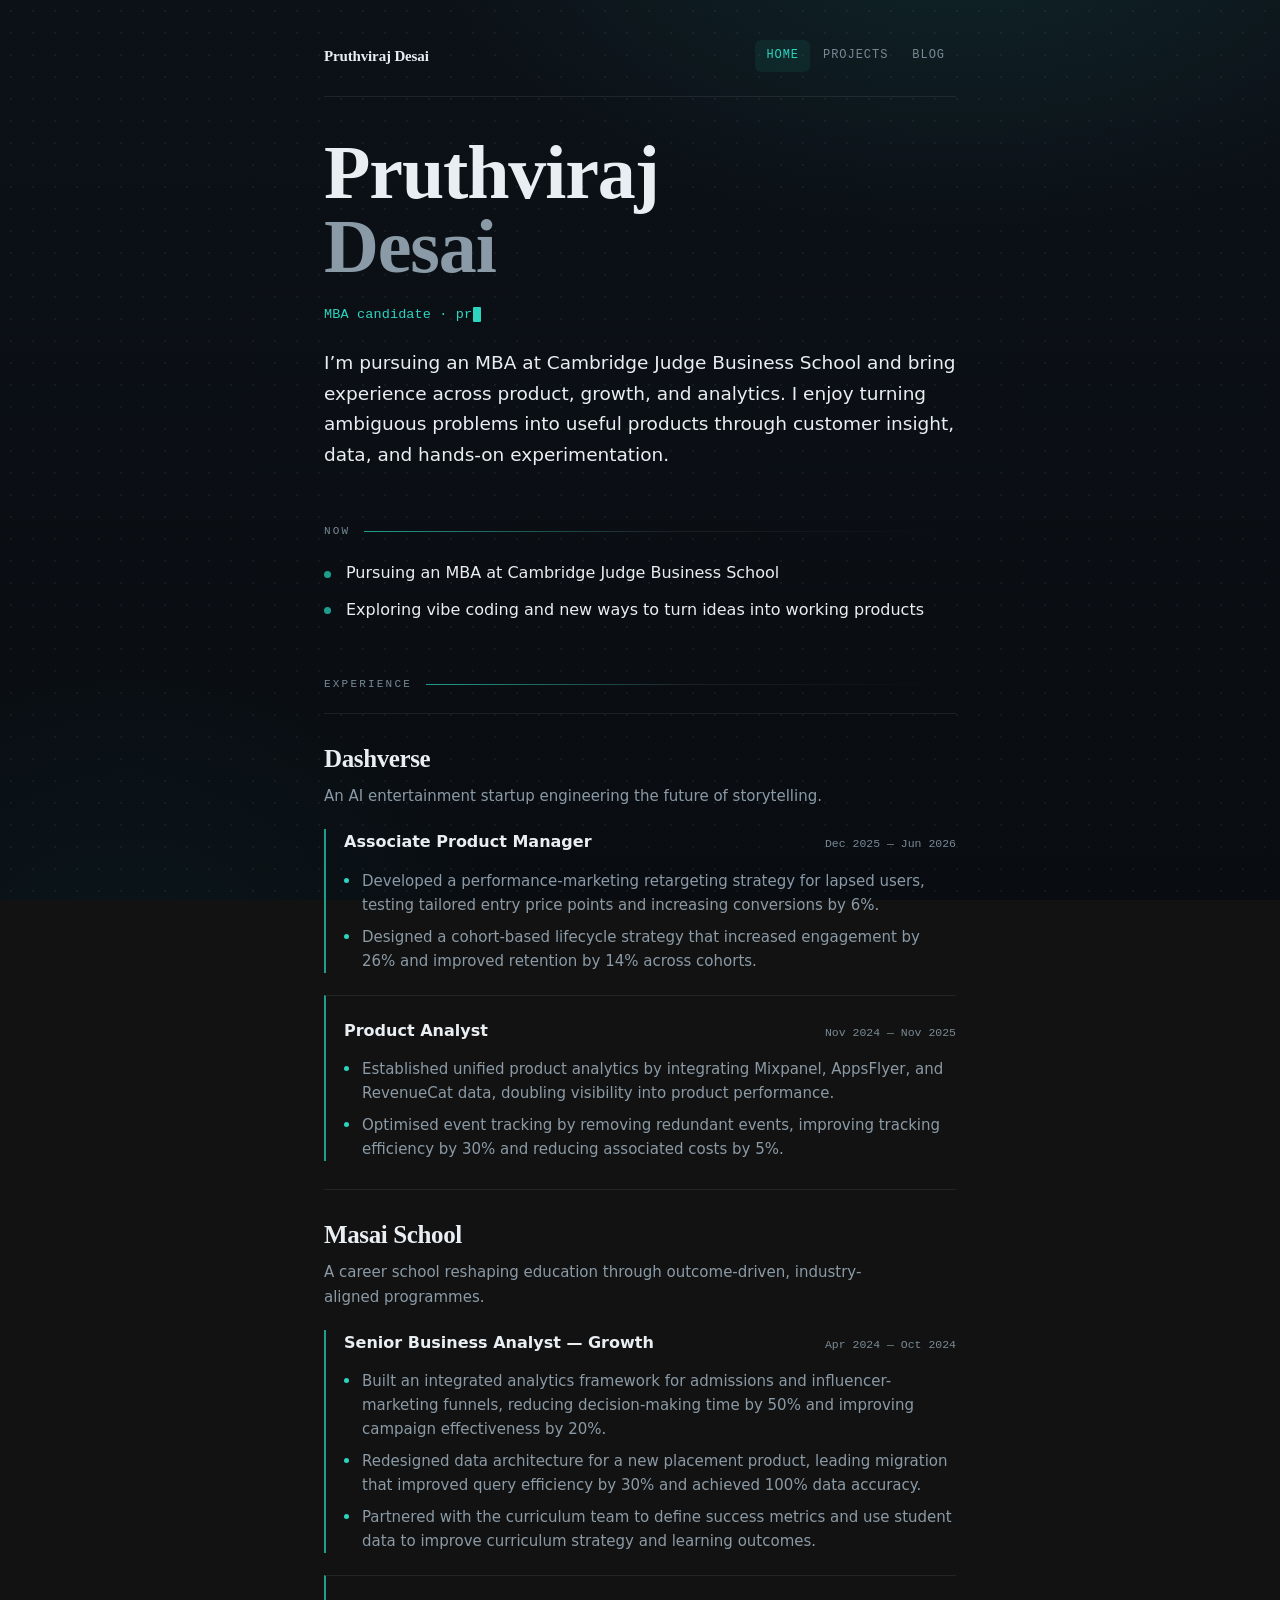
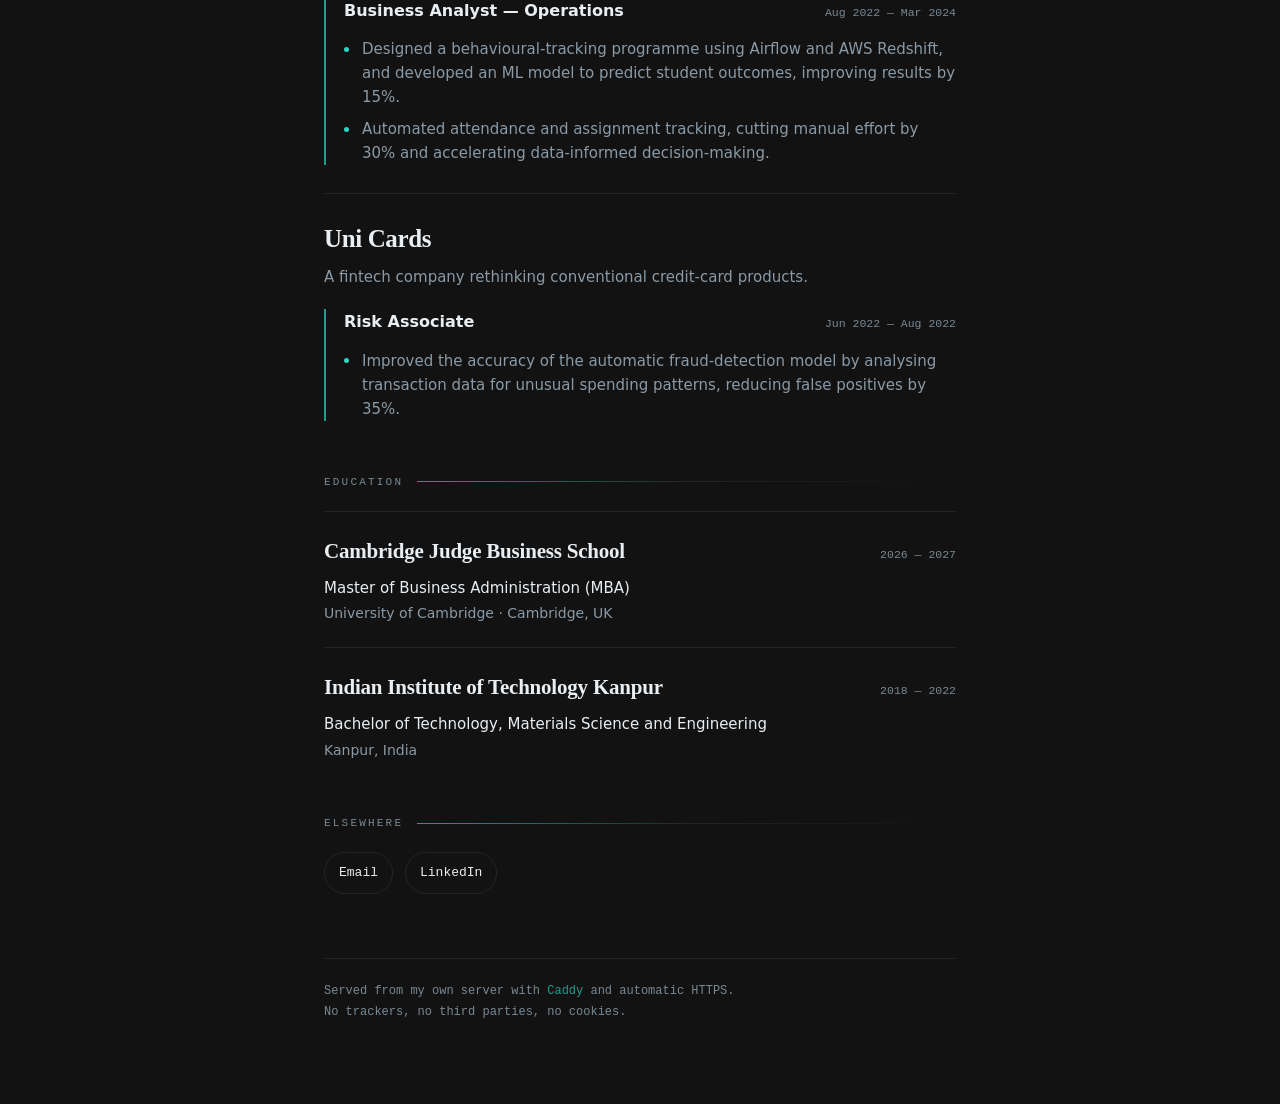
==== commit 18246b0c: "Add OG image, hero fallback text, and accessibility/cleanup fixes Wire og:image/twitter:image into a" ====
--- a/index.html
+++ b/index.html
@@ -13,9 +13,13 @@
 <meta property="og:description" content="MBA candidate at Cambridge Judge Business School with experience in product, growth, and analytics." />
 <meta property="og:url" content="https://pruthvirajdesai.qzz.io/" />
 <meta property="og:site_name" content="Pruthviraj Desai" />
-<meta name="twitter:card" content="summary" />
+<meta property="og:image" content="https://pruthvirajdesai.qzz.io/og-image.png" />
+<meta property="og:image:width" content="1200" />
+<meta property="og:image:height" content="630" />
+<meta name="twitter:card" content="summary_large_image" />
 <meta name="twitter:title" content="Pruthviraj Desai" />
 <meta name="twitter:description" content="MBA candidate at Cambridge Judge Business School with experience in product, growth, and analytics." />
+<meta name="twitter:image" content="https://pruthvirajdesai.qzz.io/og-image.png" />
 
 <link rel="icon" type="image/svg+xml" href="favicon.svg" />
 <link rel="stylesheet" href="style.css" />
@@ -57,7 +61,7 @@
     <header class="hero">
       <h1 class="reveal delay-1">Pruthviraj<br><span class="last">Desai</span></h1>
       <p class="tagline reveal delay-2" aria-label="MBA candidate · product, data and AI">
-        <span id="tagline-text"></span><span class="cursor" aria-hidden="true"></span>
+        <span id="tagline-text">MBA candidate · product, data &amp; AI</span><span class="cursor" aria-hidden="true"></span>
       </p>
       <p class="intro reveal delay-3">
         I’m pursuing an MBA at Cambridge Judge Business School and bring experience
--- a/style.css
+++ b/style.css
@@ -7,7 +7,7 @@
   --line-2:    rgba(255,255,255,.14);
   --ink:       #e9eef2;
   --ink-soft:  #8a9aa6;
-  --ink-faint: #5a6b76;
+  --ink-faint: #788994;
   --signal:    #2dd4bf;
   --signal-dim:#1f9e8e;
   --display: "Iowan Old Style", "Charter", "Cambria", Georgia, serif;
@@ -126,34 +126,6 @@
 .delay-4 { transition-delay: .31s; }
 .delay-5 { transition-delay: .39s; }
 
-/* ── top status line ── */
-.topbar {
-  display: flex;
-  align-items: center;
-  gap: 10px;
-  font-family: var(--mono);
-  font-size: 12px;
-  letter-spacing: .04em;
-  color: var(--ink-faint);
-  text-transform: uppercase;
-  margin-top: 32px;
-}
-.dot {
-  width: 8px; height: 8px; border-radius: 50%;
-  background: var(--signal);
-  box-shadow: 0 0 0 0 rgba(45,212,191,.5), 0 0 10px rgba(45,212,191,.6);
-  animation: pulse 2.6s ease-out infinite;
-  flex: none;
-}
-.topbar .online { color: var(--signal); }
-.topbar .sep { color: var(--line-2); }
-
-@keyframes pulse {
-  0%   { box-shadow: 0 0 0 0 rgba(45,212,191,.5), 0 0 10px rgba(45,212,191,.6); }
-  70%  { box-shadow: 0 0 0 8px rgba(45,212,191,0), 0 0 10px rgba(45,212,191,.6); }
-  100% { box-shadow: 0 0 0 0 rgba(45,212,191,0), 0 0 10px rgba(45,212,191,.6); }
-}
-
 /* ── hero ── */
 .hero { margin-top: 38px; }
 h1 {
@@ -203,58 +175,6 @@
   color: var(--ink-soft);
   margin: 0;
 }
-
-/* ── status panel ── */
-.panel {
-  margin-top: 38px;
-  border: 1px solid var(--line);
-  border-radius: 14px;
-  background: linear-gradient(180deg, var(--surface), rgba(19,28,37,.6));
-  box-shadow: 0 1px 0 rgba(255,255,255,.04) inset, 0 20px 40px -28px rgba(0,0,0,.8);
-  overflow: hidden;
-  transition: border-color .3s ease, box-shadow .3s ease;
-}
-.panel:hover {
-  border-color: rgba(45,212,191,.2);
-  box-shadow:
-    0 1px 0 rgba(255,255,255,.04) inset,
-    0 20px 60px -20px rgba(0,0,0,.9),
-    0 0 0 1px rgba(45,212,191,.1);
-}
-.panel-head {
-  display: flex; align-items: center; gap: 8px;
-  padding: 12px 16px;
-  border-bottom: 1px solid var(--line);
-  font-family: var(--mono);
-  font-size: 11px;
-  letter-spacing: .16em;
-  text-transform: uppercase;
-  color: var(--ink-faint);
-}
-.panel-head .light {
-  width: 9px; height: 9px; border-radius: 50%;
-  background: var(--signal);
-  box-shadow: 0 0 8px var(--signal);
-}
-.row {
-  display: flex; align-items: baseline; gap: 14px;
-  padding: 11px 16px;
-  font-family: var(--mono);
-  font-size: 13px;
-  border-top: 1px solid var(--line);
-  transition: background .18s ease;
-}
-.row:hover { background: rgba(45,212,191,.04); }
-.row:first-of-type { border-top: 0; }
-.row .key {
-  color: var(--ink-faint);
-  letter-spacing: .12em;
-  text-transform: uppercase;
-  font-size: 11px;
-  width: 88px; flex: none;
-}
-.row .val { color: var(--ink); }
-.row .val .accent { color: var(--signal); }
 
 /* ── sections ── */
 .block { margin-top: 52px; }
@@ -438,35 +358,6 @@
 }
 a:focus-visible { outline: 2px solid var(--signal); outline-offset: 3px; border-radius: 6px; }
 
-/* ── timeline ── */
-.timeline { position: relative; padding-left: 28px; }
-.timeline::before {
-  content: '';
-  position: absolute; left: 7px; top: 6px; bottom: 6px;
-  width: 1px;
-  background: linear-gradient(to bottom, var(--signal-dim), transparent);
-}
-.tl-item { position: relative; margin-bottom: 26px; }
-.tl-item:last-child { margin-bottom: 0; }
-.tl-item::before {
-  content: '';
-  position: absolute; left: -24px; top: 6px;
-  width: 9px; height: 9px; border-radius: 50%;
-  background: var(--surface-2);
-  border: 1.5px solid var(--signal-dim);
-  transition: background .2s, box-shadow .2s;
-}
-.tl-item:first-child::before {
-  background: var(--signal);
-  border-color: var(--signal);
-  box-shadow: 0 0 8px rgba(45,212,191,.6);
-}
-.tl-item:hover::before { background: var(--signal-dim); }
-.tl-role { font-weight: 600; color: var(--ink); font-size: 16px; }
-.tl-company { color: var(--signal); }
-.tl-period { font-family: var(--mono); font-size: 11.5px; color: var(--ink-faint); margin-top: 3px; }
-.tl-desc { color: var(--ink-soft); font-size: 15px; margin-top: 5px; }
-
 /* ── experience ── */
 .experience-note {
   margin: -6px 0 22px;
@@ -566,23 +457,6 @@
 }
 .education-degree { margin: 7px 0 0; color: var(--ink); font-size: 15px; }
 .education-location { margin: 2px 0 0; color: var(--ink-soft); font-size: 14px; }
-
-/* ── skills / stack ── */
-.stack-group { margin-bottom: 18px; }
-.stack-group:last-child { margin-bottom: 0; }
-.stack-label { font-family: var(--mono); font-size: 11px; color: var(--ink-faint); letter-spacing: .16em; text-transform: uppercase; margin-bottom: 9px; }
-.tags { display: flex; flex-wrap: wrap; gap: 7px; }
-.tag {
-  font-family: var(--mono); font-size: 12.5px;
-  padding: 5px 13px;
-  border: 1px solid var(--line);
-  border-radius: 999px;
-  color: var(--ink-soft);
-  background: var(--surface);
-  transition: border-color .2s ease, color .2s ease, background .2s ease;
-  cursor: default;
-}
-.tag:hover { border-color: var(--signal-dim); color: var(--signal); background: rgba(45,212,191,.06); }
 
 /* ── footer ── */
 footer {
@@ -667,10 +541,10 @@
 
 /* ── reduced motion ── */
 @media (prefers-reduced-motion: reduce) {
-  .dot, .tagline .cursor { animation: none; }
+  .tagline .cursor { animation: none; }
   .reveal { opacity: 1; transform: none; transition: none; }
   .eyebrow::after { transform: scaleX(1); transition: none; }
-  .item, .links a, .panel, .row, .post-item, .project-card { transition: none; }
+  .item, .links a, .post-item, .project-card { transition: none; }
 }
 
 @media (max-width: 480px) {
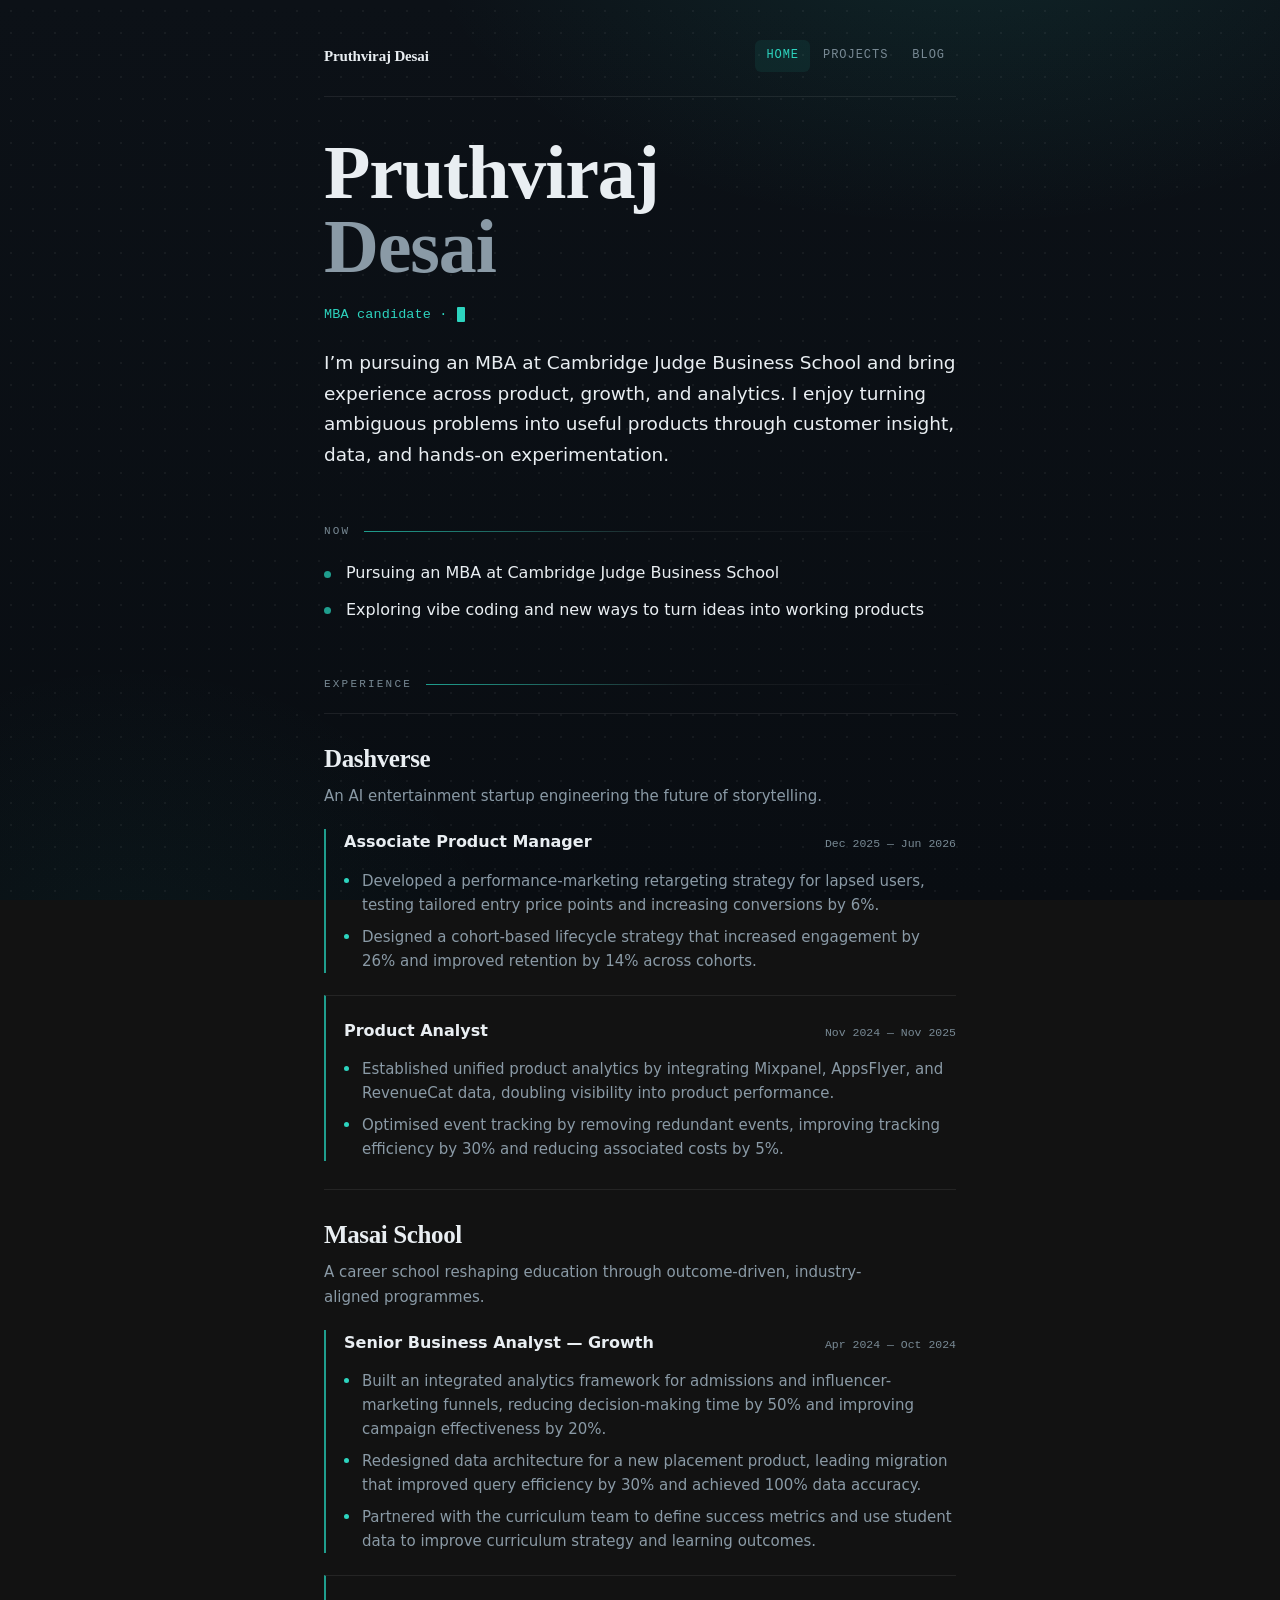
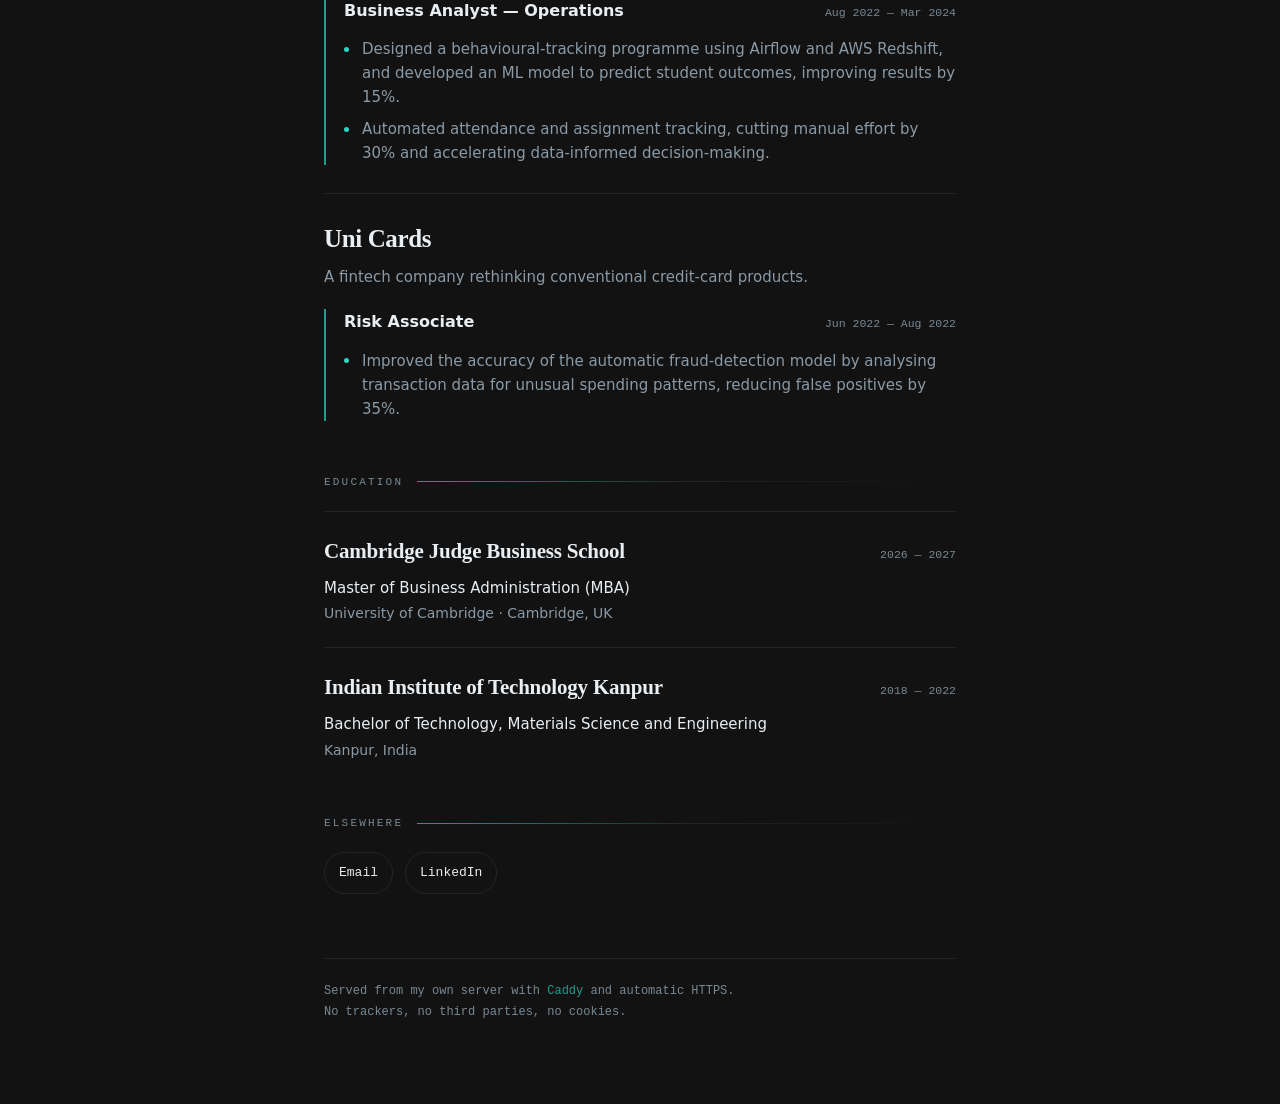
==== commit 3aeb7ae2: "Bust stale CSS/JS caches and always revalidate them Browsers held heuristically-cached pre-deploy sc" ====
--- a/index.html
+++ b/index.html
@@ -21,8 +21,11 @@
 <meta name="twitter:description" content="MBA candidate at Cambridge Judge Business School with experience in product, growth, and analytics." />
 <meta name="twitter:image" content="https://pruthvirajdesai.qzz.io/og-image.png" />
 
-<link rel="icon" type="image/svg+xml" href="favicon.svg" />
-<link rel="stylesheet" href="style.css" />
+<link rel="icon" type="image/svg+xml" href="/favicon.svg" />
+<link rel="apple-touch-icon" href="/apple-touch-icon.png" />
+<link rel="alternate" type="application/rss+xml" title="Pruthviraj Desai — Writing" href="/feed.xml" />
+<link rel="stylesheet" href="/style.css?v=2" />
+<script src="/script.js?v=2"></script>
 
 <script type="application/ld+json">
 {
@@ -44,23 +47,26 @@
 </head>
 <body>
 
+  <a class="skip-link" href="#main">Skip to content</a>
   <div class="progress" id="progress" aria-hidden="true"></div>
 
-  <main class="wrap">
-
-    <nav class="sitenav reveal">
+  <div class="wrap">
+
+    <nav class="sitenav reveal" aria-label="Primary">
       <a href="/" class="logo">Pruthviraj Desai</a>
       <div class="nav-links">
-        <a href="/" class="active">Home</a>
+        <a href="/" class="active" aria-current="page">Home</a>
         <a href="/projects.html">Projects</a>
         <a href="/blog.html">Blog</a>
       </div>
     </nav>
 
+    <main id="main">
+
     <!-- hero -->
     <header class="hero">
       <h1 class="reveal delay-1">Pruthviraj<br><span class="last">Desai</span></h1>
-      <p class="tagline reveal delay-2" aria-label="MBA candidate · product, data and AI">
+      <p class="tagline reveal delay-2">
         <span id="tagline-text">MBA candidate · product, data &amp; AI</span><span class="cursor" aria-hidden="true"></span>
       </p>
       <p class="intro reveal delay-3">
@@ -72,7 +78,7 @@
 
     <!-- NOW -->
     <section class="block">
-      <div class="eyebrow reveal">Now</div>
+      <h2 class="eyebrow reveal">Now</h2>
       <ul class="list">
         <li class="reveal delay-1">Pursuing an MBA at Cambridge Judge Business School</li>
         <li class="reveal delay-2">Exploring vibe coding and new ways to turn ideas into working products</li>
@@ -81,16 +87,16 @@
 
     <!-- EXPERIENCE -->
     <section class="block">
-      <div class="eyebrow reveal">Experience</div>
+      <h2 class="eyebrow reveal">Experience</h2>
 
       <article class="company-block reveal delay-1">
         <header class="company-header">
-          <h2 class="company-name">Dashverse</h2>
+          <h3 class="company-name">Dashverse</h3>
           <p class="company-description">An AI entertainment startup engineering the future of storytelling.</p>
         </header>
         <section class="role-entry">
           <div class="role-meta">
-            <h3 class="role-title">Associate Product Manager</h3>
+            <h4 class="role-title">Associate Product Manager</h4>
             <p class="role-period">Dec 2025 — Jun 2026</p>
           </div>
           <ul class="role-highlights">
@@ -100,7 +106,7 @@
         </section>
         <section class="role-entry">
           <div class="role-meta">
-            <h3 class="role-title">Product Analyst</h3>
+            <h4 class="role-title">Product Analyst</h4>
             <p class="role-period">Nov 2024 — Nov 2025</p>
           </div>
           <ul class="role-highlights">
@@ -112,12 +118,12 @@
 
       <article class="company-block reveal delay-2">
         <header class="company-header">
-          <h2 class="company-name">Masai School</h2>
+          <h3 class="company-name">Masai School</h3>
           <p class="company-description">A career school reshaping education through outcome-driven, industry-aligned programmes.</p>
         </header>
         <section class="role-entry">
           <div class="role-meta">
-            <h3 class="role-title">Senior Business Analyst — Growth</h3>
+            <h4 class="role-title">Senior Business Analyst — Growth</h4>
             <p class="role-period">Apr 2024 — Oct 2024</p>
           </div>
           <ul class="role-highlights">
@@ -128,7 +134,7 @@
         </section>
         <section class="role-entry">
           <div class="role-meta">
-            <h3 class="role-title">Business Analyst — Operations</h3>
+            <h4 class="role-title">Business Analyst — Operations</h4>
             <p class="role-period">Aug 2022 — Mar 2024</p>
           </div>
           <ul class="role-highlights">
@@ -140,12 +146,12 @@
 
       <article class="company-block reveal delay-3">
         <header class="company-header">
-          <h2 class="company-name">Uni Cards</h2>
+          <h3 class="company-name">Uni Cards</h3>
           <p class="company-description">A fintech company rethinking conventional credit-card products.</p>
         </header>
         <section class="role-entry">
           <div class="role-meta">
-            <h3 class="role-title">Risk Associate</h3>
+            <h4 class="role-title">Risk Associate</h4>
             <p class="role-period">Jun 2022 — Aug 2022</p>
           </div>
           <ul class="role-highlights">
@@ -157,11 +163,11 @@
 
     <!-- EDUCATION -->
     <section class="block">
-      <div class="eyebrow reveal">Education</div>
+      <h2 class="eyebrow reveal">Education</h2>
       <div class="education-list">
         <article class="education-entry reveal delay-1">
           <div class="education-meta">
-            <h2 class="education-school">Cambridge Judge Business School</h2>
+            <h3 class="education-school">Cambridge Judge Business School</h3>
             <p class="education-period">2026 — 2027</p>
           </div>
           <p class="education-degree">Master of Business Administration (MBA)</p>
@@ -169,7 +175,7 @@
         </article>
         <article class="education-entry reveal delay-2">
           <div class="education-meta">
-            <h2 class="education-school">Indian Institute of Technology Kanpur</h2>
+            <h3 class="education-school">Indian Institute of Technology Kanpur</h3>
             <p class="education-period">2018 — 2022</p>
           </div>
           <p class="education-degree">Bachelor of Technology, Materials Science and Engineering</p>
@@ -180,34 +186,21 @@
 
     <!-- ELSEWHERE -->
     <section class="block">
-      <div class="eyebrow reveal">Elsewhere</div>
+      <h2 class="eyebrow reveal">Elsewhere</h2>
       <div class="links reveal delay-1">
         <a href="mailto:pruthviraj10.idesai@gmail.com">Email</a>
         <a href="https://www.linkedin.com/in/pruthvi1009/">LinkedIn</a>
       </div>
     </section>
 
+    </main>
+
     <footer class="reveal">
       Served from my own server with <span class="accent">Caddy</span> and automatic HTTPS.<br>
       No trackers, no third parties, no cookies.
     </footer>
 
-  </main>
-
-  <script src="/script.js"></script>
-  <script>
-    var TAGLINE = 'MBA candidate · product, data & AI';
-    var textEl  = document.getElementById('tagline-text');
-    var charIdx = 0;
-    function typeStep() {
-      textEl.textContent = TAGLINE.slice(0, charIdx);
-      charIdx++;
-      if (charIdx <= TAGLINE.length) {
-        setTimeout(typeStep, charIdx === 1 ? 800 : 36 + Math.random() * 20);
-      }
-    }
-    typeStep();
-
-  </script>
+  </div>
+
 </body>
 </html>
--- a/style.css
+++ b/style.css
@@ -46,12 +46,30 @@
   position: fixed;
   top: 0; left: 0;
   height: 2px;
-  width: 0%;
+  width: 100%;
+  transform: scaleX(0);
+  transform-origin: left;
   background: linear-gradient(90deg, var(--signal-dim), var(--signal));
   box-shadow: 0 0 12px var(--signal), 0 0 24px rgba(45,212,191,.35);
   z-index: 1000;
-  transition: width 80ms linear;
-}
+  transition: transform 80ms linear;
+}
+
+/* ── skip link ── */
+.skip-link {
+  position: absolute;
+  top: 8px; left: 8px;
+  z-index: 1001;
+  padding: 8px 14px;
+  font-family: var(--mono);
+  font-size: 12.5px;
+  color: var(--bg);
+  background: var(--signal);
+  border-radius: 6px;
+  text-decoration: none;
+  transform: translateY(-200%);
+}
+.skip-link:focus { transform: none; }
 
 .wrap {
   position: relative;
@@ -111,15 +129,15 @@
 .breadcrumb .sep { color: var(--line-2); }
 .breadcrumb .current { color: var(--ink-soft); }
 
-/* ── reveal on scroll ── */
-.reveal {
+/* ── reveal on scroll (only when script.js has set .js on <html>) ── */
+.js .reveal {
   opacity: 0;
   transform: translateY(20px) scale(.99);
   transition:
     opacity  .65s cubic-bezier(.2,.7,.2,1),
     transform .65s cubic-bezier(.2,.7,.2,1);
 }
-.reveal.visible { opacity: 1; transform: none; }
+.js .reveal.visible { opacity: 1; transform: none; }
 .delay-1 { transition-delay: .07s; }
 .delay-2 { transition-delay: .15s; }
 .delay-3 { transition-delay: .23s; }
@@ -175,6 +193,14 @@
   color: var(--ink-soft);
   margin: 0;
 }
+.feed-link {
+  margin-left: 6px;
+  font-family: var(--mono);
+  font-size: 12px;
+  color: var(--signal-dim);
+  text-underline-offset: 3px;
+}
+.feed-link:hover { color: var(--signal); }
 
 /* ── sections ── */
 .block { margin-top: 52px; }
@@ -183,9 +209,10 @@
   font-family: var(--mono);
   font-size: 11px;
   text-transform: uppercase;
+  font-weight: 400;
   letter-spacing: .2em;
   color: var(--ink-faint);
-  margin-bottom: 20px;
+  margin: 0 0 20px;
 }
 .eyebrow::after {
   content: ""; flex: 1; height: 1px;
@@ -194,7 +221,8 @@
   transform-origin: left;
   transition: transform .9s cubic-bezier(.2,.7,.2,1) .2s;
 }
-.eyebrow.visible::after { transform: scaleX(1); }
+.eyebrow.visible::after,
+html:not(.js) .eyebrow::after { transform: scaleX(1); }
 
 ul.list { list-style: none; margin: 0; padding: 0; }
 ul.list li {
@@ -214,40 +242,6 @@
   background: var(--signal);
   box-shadow: 0 0 8px var(--signal);
 }
-
-/* ── item cards with mouse-spotlight ── */
-.item {
-  position: relative;
-  display: block;
-  padding: 14px 16px;
-  margin-bottom: 10px;
-  border: 1px solid var(--line);
-  border-radius: 11px;
-  background: var(--surface);
-  overflow: hidden;
-  transition: transform .2s ease, border-color .2s ease, background .2s ease, box-shadow .2s ease;
-}
-.item::after {
-  content: '';
-  position: absolute; inset: 0;
-  border-radius: inherit;
-  background: radial-gradient(
-    260px circle at var(--mx, 50%) var(--my, 50%),
-    rgba(45,212,191,.1), transparent 65%
-  );
-  opacity: 0;
-  transition: opacity .3s ease;
-  pointer-events: none;
-}
-.item:hover {
-  transform: translateY(-3px);
-  border-color: rgba(45,212,191,.22);
-  background: var(--surface-2);
-  box-shadow: 0 10px 32px -10px rgba(0,0,0,.7), 0 0 0 1px rgba(45,212,191,.07);
-}
-.item:hover::after { opacity: 1; }
-.item .name { font-weight: 600; }
-.item .desc { color: var(--ink-soft); }
 
 /* ── project cards (detailed) ── */
 .project-card {
@@ -279,7 +273,7 @@
   box-shadow: 0 12px 36px -10px rgba(0,0,0,.7);
 }
 .project-card:hover::after { opacity: 1; }
-.project-name { font-weight: 700; font-size: 18px; margin-bottom: 8px; }
+.project-name { font-weight: 700; font-size: 18px; margin: 0 0 8px; }
 .project-desc { color: var(--ink-soft); font-size: 15px; line-height: 1.65; margin-bottom: 14px; }
 .project-tags { display: flex; flex-wrap: wrap; gap: 6px; }
 .project-tag {
@@ -324,7 +318,7 @@
 }
 .post-item:hover::after { opacity: 1; }
 .post-date { font-family: var(--mono); font-size: 11px; color: var(--ink-faint); letter-spacing: .08em; margin-bottom: 6px; }
-.post-title { font-weight: 600; font-size: 17px; color: var(--ink); margin-bottom: 6px; }
+.post-title { font-weight: 600; font-size: 17px; color: var(--ink); margin: 0 0 6px; }
 .post-excerpt { color: var(--ink-soft); font-size: 14.5px; line-height: 1.6; }
 .post-tags { margin-top: 10px; display: flex; flex-wrap: wrap; gap: 5px; }
 .post-tag {
@@ -539,12 +533,52 @@
   background: rgba(45,212,191,.06);
 }
 
+/* ── 404 ── */
+.error-page { margin-top: 60px; }
+.error-code {
+  font-family: var(--display);
+  font-size: clamp(80px, 20vw, 140px);
+  font-weight: 600;
+  line-height: 1;
+  letter-spacing: -.03em;
+  color: var(--surface-2);
+  margin-bottom: 32px;
+  user-select: none;
+}
+.error-terminal {
+  font-family: var(--mono);
+  font-size: 13.5px;
+  background: var(--surface);
+  border: 1px solid var(--line);
+  border-radius: 10px;
+  padding: 16px 20px;
+  margin-bottom: 24px;
+  display: inline-block;
+  max-width: 100%;
+}
+.terminal-line { display: flex; align-items: center; gap: 10px; line-height: 2; }
+.terminal-prompt { color: var(--signal); flex: none; }
+.terminal-cmd { color: var(--ink-soft); min-width: 0; overflow-wrap: anywhere; }
+.terminal-cmd span { color: var(--ink-faint); }
+.error-output { color: #f87171; padding-left: 22px; }
+.terminal-cursor {
+  display: inline-block;
+  width: 8px; height: 1.1em;
+  background: var(--signal);
+  border-radius: 1px;
+  animation: blink 1.1s step-end infinite;
+  vertical-align: middle;
+}
+.error-msg { color: var(--ink-soft); font-size: 16px; margin: 0; }
+.error-page .links { margin-top: 28px; }
+
 /* ── reduced motion ── */
 @media (prefers-reduced-motion: reduce) {
   .tagline .cursor { animation: none; }
-  .reveal { opacity: 1; transform: none; transition: none; }
+  .js .reveal { opacity: 1; transform: none; transition: none; }
   .eyebrow::after { transform: scaleX(1); transition: none; }
-  .item, .links a, .post-item, .project-card { transition: none; }
+  .links a, .post-item, .project-card, .progress { transition: none; }
+  .terminal-cursor { animation: none; }
 }
 
 @media (max-width: 480px) {
